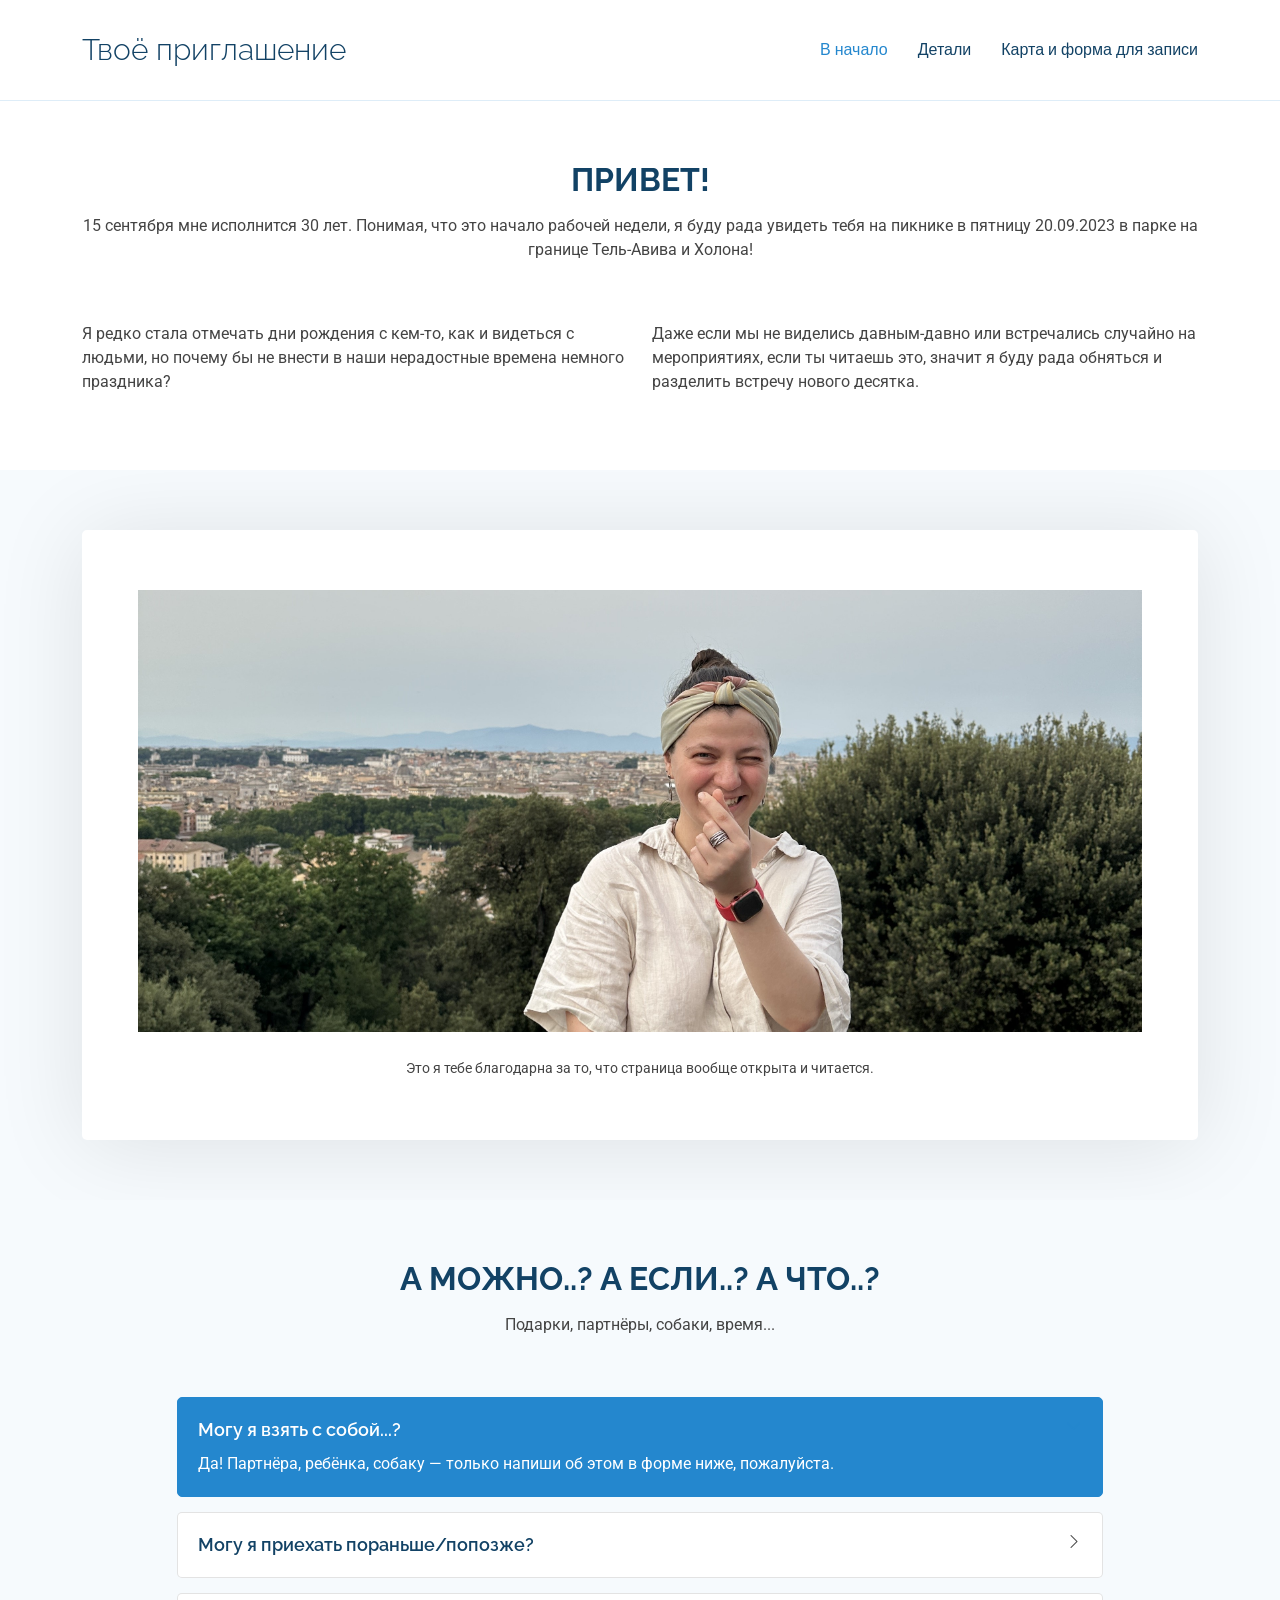
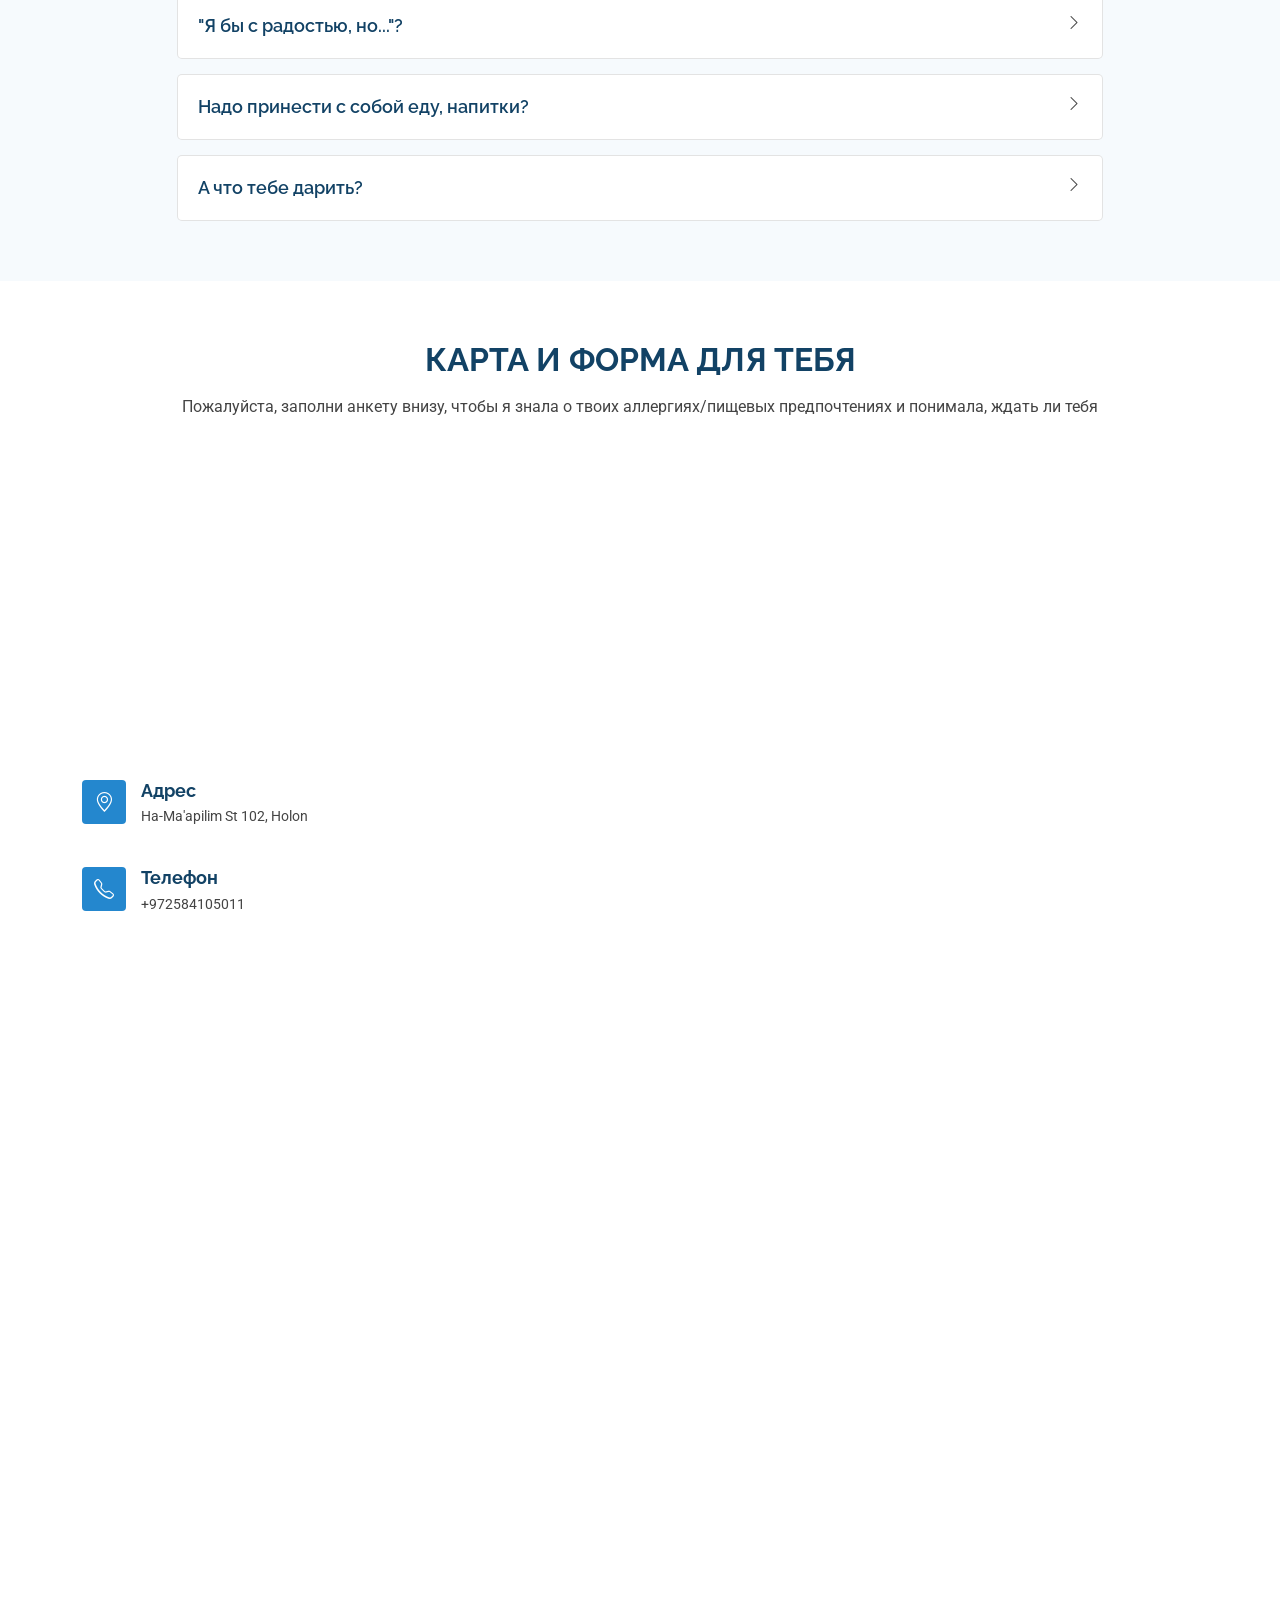
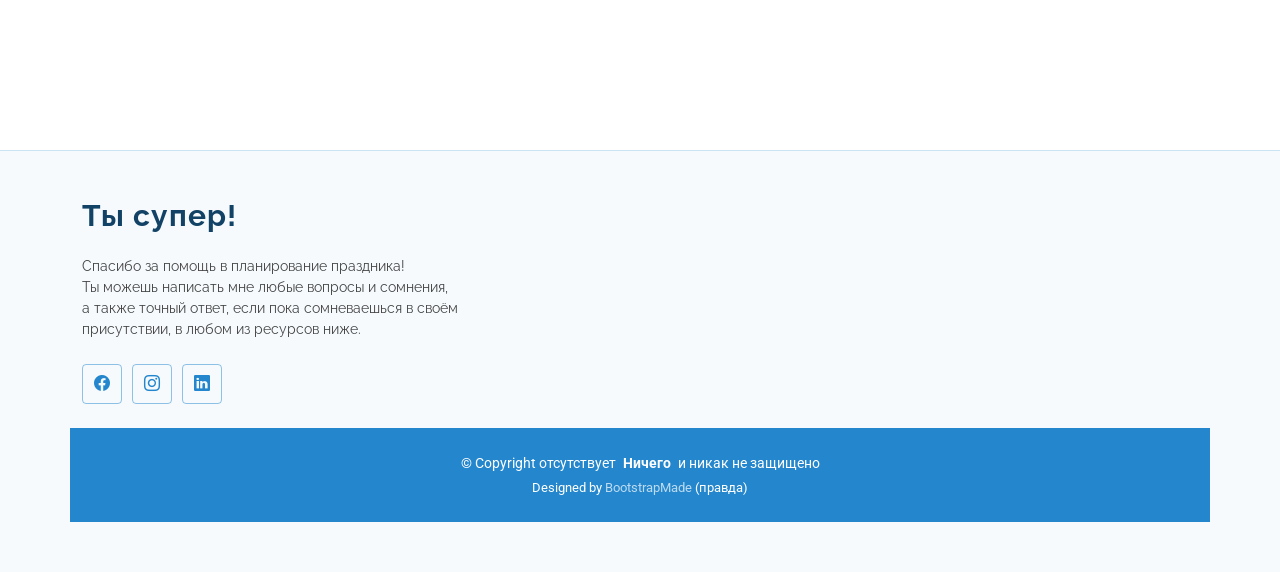
==== index.html @ 7fc8ade5 "new form" ====
<!DOCTYPE html>
<html lang="en">

<head>
  <meta charset="utf-8">
  <meta content="width=device-width, initial-scale=1.0" name="viewport">
  <title>Index - OnePage Bootstrap Template</title>
  <meta name="description" content="">
  <meta name="keywords" content="">

  <!-- Favicons -->
  <link href="assets/img/face.jpg" rel="icon">
  <link href="assets/img/face.jpg" rel="face-icon">

  <!-- Fonts -->
  <link href="https://fonts.googleapis.com" rel="preconnect">
  <link href="https://fonts.gstatic.com" rel="preconnect" crossorigin>
  <link href="https://fonts.googleapis.com/css2?family=Roboto:ital,wght@0,100;0,300;0,400;0,500;0,700;0,900;1,100;1,300;1,400;1,500;1,700;1,900&family=Poppins:ital,wght@0,100;0,200;0,300;0,400;0,500;0,600;0,700;0,800;0,900;1,100;1,200;1,300;1,400;1,500;1,600;1,700;1,800;1,900&family=Raleway:ital,wght@0,100;0,200;0,300;0,400;0,500;0,600;0,700;0,800;0,900;1,100;1,200;1,300;1,400;1,500;1,600;1,700;1,800;1,900&display=swap" rel="stylesheet">

  <!-- Vendor CSS Files -->
  <link href="assets/vendor/bootstrap/css/bootstrap.min.css" rel="stylesheet">
  <link href="assets/vendor/bootstrap-icons/bootstrap-icons.css" rel="stylesheet">
  <link href="assets/vendor/aos/aos.css" rel="stylesheet">
  <link href="assets/vendor/glightbox/css/glightbox.min.css" rel="stylesheet">
  <link href="assets/vendor/swiper/swiper-bundle.min.css" rel="stylesheet">

  <!-- Main CSS File -->
  <link href="assets/css/main.css" rel="stylesheet">

  <!-- =======================================================
  * Template Name: OnePage
  * Template URL: https://bootstrapmade.com/onepage-multipurpose-bootstrap-template/
  * Updated: Aug 07 2024 with Bootstrap v5.3.3
  * Author: BootstrapMade.com
  * License: https://bootstrapmade.com/license/
  ======================================================== -->
  
</head>

<body class="index-page">

  <header id="header" class="header d-flex align-items-center sticky-top">
    <div class="container-fluid container-xl position-relative d-flex align-items-center">

      <a href="index.html" class="logo d-flex align-items-center me-auto">
        <!-- Uncomment the line below if you also wish to use an image logo -->
        <!-- <img src="assets/img/logo.png" alt=""> -->
        <h1 class="sitename">Твоё приглашение</h1>
      </a>

      <nav id="navmenu" class="navmenu">
        <ul>
          <li><a href="#about" class="active">В начало<br></a></li>
          <li><a href="#faq">Детали</a></li>
          <li><a href="#contact">Карта и форма для записи</a></li>
        </ul>
        <i class="mobile-nav-toggle d-xl-none bi bi-list"></i>
      </nav>

    </div>
  </header>

  <main class="main">


    <!-- About Section -->
    <section id="about" class="about section">

      <!-- Section Title -->
      <div class="container section-title" data-aos="fade-up">
        <h2>Привет!<br></h2>
        <p>15 сентября мне исполнится 30 лет. Понимая, что это начало рабочей недели, я буду рада увидеть тебя на пикнике в пятницу 20.09.2023 в парке на границе Тель-Авива и Холона!</p>
      </div><!-- End Section Title -->

      <div class="container">

        <div class="row gy-4">

          <div class="col-lg-6 content" data-aos="fade-up" data-aos-delay="100">
            <p>
              Я редко стала отмечать дни рождения с кем-то, как и видеться с людьми, но почему бы не внести в наши нерадостные времена немного праздника?
            </p>
          </div>

          <div class="col-lg-6" data-aos="fade-up" data-aos-delay="200">
            <p>Даже если мы не виделись давным-давно или встречались случайно на мероприятиях, если ты читаешь это, значит я буду рада обняться и разделить встречу нового десятка. </p>

        </div>

      </div>

    </section><!-- /About Section -->


    <!-- Services Section -->
    <section id="services" class="services section light-background">

      <div class="container">

        <div class="row gy-4">

          <div class="col-lg-12 col-md-12" data-aos="fade-up" data-aos-delay="300">
            <div class="service-item item-teal position-relative">
                <img src="./assets/img/new.JPG" alt="">
                <br>
                <p>Это я тебе благодарна за то, что страница вообще открыта и читается.</p>
            </div>
        </div><!-- End Service Item -->
        

        </div>

      </div>

    </section><!-- /Services Section -->


    <!-- Faq Section -->
    <section id="faq" class="faq section light-background">

      <!-- Section Title -->
      <div class="container section-title" data-aos="fade-up">
        <h2>А можно..? А если..? А что..?</h2>
        <p>Подарки, партнёры, собаки, время...</p>
      </div><!-- End Section Title -->

      <div class="container">

        <div class="row justify-content-center">

          <div class="col-lg-10" data-aos="fade-up" data-aos-delay="100">

            <div class="faq-container">

              <div class="faq-item faq-active">
                <h3>Могу я взять с собой...?</h3>
                <div class="faq-content">
                  <p>Да! Партнёра, ребёнка, собаку 	— только напиши об этом в форме ниже, пожалуйста.</p>
                </div>
                <i class="faq-toggle bi bi-chevron-right"></i>
              </div><!-- End Faq item-->

              <div class="faq-item">
                <h3>Могу я приехать пораньше/попозже?</h3>
                <div class="faq-content">
                  <p>Я планирую быть в парке с 11:30 до ... В худшем случае я уйду домой, куда можешь заглянуть и ты (дом рядом, мазган, диван и закуски я организую)</p>
                </div>
                <i class="faq-toggle bi bi-chevron-right"></i>
              </div><!-- End Faq item-->

              <div class="faq-item">
                <h3>"Я бы с радостью, но..."?</h3>
                <div class="faq-content">
                  <p>Если ты работаешь до середины дня, если ты живёшь далеко, если ты боишься не уехать, то знай, что:
                    <br>— Я буду в парке долго (см. выше)
                    <br>— Парк на выезде из города, рядом остановка Сабабуса и ракевет
                  </p>
                </div>
                <i class="faq-toggle bi bi-chevron-right"></i>
              </div><!-- End Faq item-->

              <div class="faq-item">
                <h3>Надо принести с собой еду, напитки?</h3>
                <div class="faq-content">
                  <p>Закуски будут, б/а напитки тоже, а вот алкоголь на тебе на твой вкус. Я не планирую шашлык, так как не умею его готовить и не хочу. Но если ты ужасно хочешь мяса, я готова купить мангал, угли и т.д., лишь бы не заниматься готовкой на огне.&#128035;</p>
                </div>
                <i class="faq-toggle bi bi-chevron-right"></i>
              </div><!-- End Faq item-->

              <div class="faq-item">
                <h3>А что тебе дарить?</h3>
                <div class="faq-content">
                  <p>Своё присутствие и деньги &#128516; Я хочу купить макбук, обновить спортивное оборудование. Так что если очень хочется меня порадовать, то любая сумма поможет мне исполнить планы-желания.</p>
                </div>
                <i class="faq-toggle bi bi-chevron-right"></i>
              </div><!-- End Faq item-->

              <!-- <div class="faq-item">
                <h3>Perspiciatis quod quo quos nulla quo illum ullam?</h3>
                <div class="faq-content">
                  <p>Enim ea facilis quaerat voluptas quidem et dolorem. Quis et consequatur non sed in suscipit sequi. Distinctio ipsam dolore et.</p>
                </div>
                <i class="faq-toggle bi bi-chevron-right"></i>
              </div> -->

            </div>

          </div><!-- End Faq Column-->

        </div>

      </div>

    </section><!-- /Faq Section -->

    <!-- Contact Section -->
    <section id="contact" class="contact section">

      <!-- Section Title -->
      <div class="container section-title" data-aos="fade-up">
        <h2>Карта и форма для тебя</h2>
        <p>Пожалуйста, заполни анкету внизу, чтобы я знала о твоих аллергиях/пищевых предпочтениях и понимала, ждать ли тебя</p>
      </div><!-- End Section Title -->

      <div class="container" data-aos="fade-up" data-aos-delay="100">

        <div class="mb-4" data-aos="fade-up" data-aos-delay="200">
          <iframe src="https://www.google.com/maps/embed?pb=!1m18!1m12!1m3!1d13529.62017075504!2d34.77293779223632!3d32.031226253413195!2m3!1f0!2f0!3f0!3m2!1i1024!2i768!4f13.1!3m3!1m2!1s0x1502b35472a31c8b%3A0x31885e8b28e07cd4!2z16TXkNeo16cg16TXmdec15HXlden16E!5e0!3m2!1sen!2sil!4v1725390317125!5m2!1sen!2sil" width="100%" height="270px" style="border:0;" allowfullscreen="" loading="lazy" referrerpolicy="no-referrer-when-downgrade"></iframe>
        </div><!-- End Google Maps -->

        <div class="row gy-4">

          <div class="col-lg-4">
            <div class="info-item d-flex" data-aos="fade-up" data-aos-delay="300">
              <i class="bi bi-geo-alt flex-shrink-0"></i>
              <div>
                <h3>Адрес</h3>
                <p>Ha-Ma'apilim St 102, Holon</p>
              </div>
            </div><!-- End Info Item -->

            <div class="info-item d-flex" data-aos="fade-up" data-aos-delay="400">
              <i class="bi bi-telephone flex-shrink-0"></i>
              <div>
                <h3>Телефон</h3>
                <p>+972584105011</p>
              </div>
            </div><!-- End Info Item -->

          </div>
          <div class="col-lg-8">
              <iframe src="https://docs.google.com/forms/d/e/1FAIpQLSeyCgEx2OowE2brIHFtRQBVqPqXdDK_v1qnJic9KUFjFv2Rzg/viewform?embedded=true" width="640" height="903" frameborder="0" marginheight="0" marginwidth="0">Loading…</iframe>
          </div>
          <!-- <div class="col-lg-8">
            <form id="contactForm">
              <div class="row gy-4">
                <div class="col-md-6">
                  <input type="text" name="name" class="form-control" placeholder="Как тебя зовут?" required>
                </div>
                <div class="col-md-6">
                  <select class="form-control" name="attendance" required>
                    <option value="" disabled selected>Уверен ли ты, что придёшь?</option>
                    <option value="yes">Точно да</option>
                    <option value="not_sure">Пока не знаю</option>
                  </select>
                </div>
                <div class="col-md-12">
                  <input type="text" class="form-control" name="companions" placeholder="С кем ты будешь (партнёры, дети, животные)" required>
                </div>
                <div class="col-md-12">
                  <textarea class="form-control" name="message" rows="6" placeholder="Твои предпочтения и ограничения по продуктам (кашрут, аллергии, вегетерианство)" required></textarea>
                </div>
                <div class="col-md-12 text-center">
                  <div class="loading" style="display: none;">Loading...</div>
                  <div class="error-message" style="display: none;">Произошла ошибка. Попробуйте еще раз.</div>
                  <div class="sent-message" style="display: none;">Успешно отправлено! Спасибо</div>
                  <button type="submit" class="btn btn-primary">Отправить форму</button>
                </div>
              </div>
            </form>
          </div>End Contact Form -->
          
        </div>

      </div>

    </section><!-- /Contact Section -->

  </main>

  <footer id="footer" class="footer light-background">

    <div class="container footer-top">
      <div class="row gy-4">
        <div class="col-lg-5 col-md-12 footer-about">
          <a href="index.html" class="logo d-flex align-items-center">
            <span class="sitename">Ты супер!</span>
          </a>
          <p>Спасибо за помощь в планирование праздника!
            <br>Ты можешь написать мне любые вопросы и сомнения,
            <br>а также точный ответ, если пока сомневаешься в своём присутствии, в любом из ресурсов ниже.</p>
          <div class="social-links d-flex mt-4">
            <a href="https://www.facebook.com/polagur"><i class="bi bi-facebook"></i></a>
            <a href="https://www.instagram.com/pola_gur/"><i class="bi bi-instagram"></i></a>
            <a href="https://www.linkedin.com/in/pola-gur-38541a232/"><i class="bi bi-linkedin"></i></a>
          </div>
        </div>
      </div>
    </div>

    <div class="container copyright text-center mt-4">
      <p>© <span>Copyright отсутствует</span> <strong class="px-1 sitename">Ничего</strong> <span>и никак не защищено</span></p>
      <div class="credits">
        <!-- All the links in the footer should remain intact. -->
        <!-- You can delete the links only if you've purchased the pro version. -->
        <!-- Licensing information: https://bootstrapmade.com/license/ -->
        <!-- Purchase the pro version with working PHP/AJAX contact form: [buy-url] -->
        Designed by <a href="https://bootstrapmade.com/">BootstrapMade</a> (правда)
      </div>
    </div>

  </footer>

  <!-- Scroll Top -->
  <a href="#" id="scroll-top" class="scroll-top d-flex align-items-center justify-content-center"><i class="bi bi-arrow-up-short"></i></a>

  <!-- Preloader -->
  <div id="preloader"></div>

  <!-- Vendor JS Files -->
  <script src="assets/vendor/bootstrap/js/bootstrap.bundle.min.js"></script>
  <script src="assets/vendor/php-email-form/validate.js"></script>
  <script src="assets/vendor/aos/aos.js"></script>
  <script src="assets/vendor/purecounter/purecounter_vanilla.js"></script>
  <script src="assets/vendor/glightbox/js/glightbox.min.js"></script>
  <script src="assets/vendor/swiper/swiper-bundle.min.js"></script>
  <script src="assets/vendor/imagesloaded/imagesloaded.pkgd.min.js"></script>
  <script src="assets/vendor/isotope-layout/isotope.pkgd.min.js"></script>

  <!-- Main JS File -->
  <script src="assets/js/main.js"></script>

</body>

</html>
---- assets/css/main.css ----
/**
* Template Name: OnePage
* Template URL: https://bootstrapmade.com/onepage-multipurpose-bootstrap-template/
* Updated: Aug 07 2024 with Bootstrap v5.3.3
* Author: BootstrapMade.com
* License: https://bootstrapmade.com/license/
*/

/*--------------------------------------------------------------
# Font & Color Variables
# Help: https://bootstrapmade.com/color-system/
--------------------------------------------------------------*/
/* Fonts */
:root {
  --default-font: "Roboto",  system-ui, -apple-system, "Segoe UI", Roboto, "Helvetica Neue", Arial, "Noto Sans", "Liberation Sans", sans-serif, "Apple Color Emoji", "Segoe UI Emoji", "Segoe UI Symbol", "Noto Color Emoji";
  --heading-font: "Raleway",  sans-serif;
  --nav-font: "Poppins",  sans-serif;
}

/* Global Colors - The following color variables are used throughout the website. Updating them here will change the color scheme of the entire website */
:root { 
  --background-color: #ffffff; /* Background color for the entire website, including individual sections */
  --default-color: #444444; /* Default color used for the majority of the text content across the entire website */
  --heading-color: #124265; /* Color for headings, subheadings and title throughout the website */
  --accent-color: #2487ce; /* Accent color that represents your brand on the website. It's used for buttons, links, and other elements that need to stand out */
  --surface-color: #ffffff; /* The surface color is used as a background of boxed elements within sections, such as cards, icon boxes, or other elements that require a visual separation from the global background. */
  --contrast-color: #ffffff; /* Contrast color for text, ensuring readability against backgrounds of accent, heading, or default colors. */
}

/* Nav Menu Colors - The following color variables are used specifically for the navigation menu. They are separate from the global colors to allow for more customization options */
:root {
  --nav-color: #124265;  /* The default color of the main navmenu links */
  --nav-hover-color: #2487ce; /* Applied to main navmenu links when they are hovered over or active */
  --nav-mobile-background-color: #ffffff; /* Used as the background color for mobile navigation menu */
  --nav-dropdown-background-color: #ffffff; /* Used as the background color for dropdown items that appear when hovering over primary navigation items */
  --nav-dropdown-color: #124265; /* Used for navigation links of the dropdown items in the navigation menu. */
  --nav-dropdown-hover-color: #2487ce; /* Similar to --nav-hover-color, this color is applied to dropdown navigation links when they are hovered over. */
}

/* Color Presets - These classes override global colors when applied to any section or element, providing reuse of the sam color scheme. */

.light-background {
  --background-color: #f6fafd;
  --surface-color: #ffffff;
}

.dark-background {
  --background-color: #060606;
  --default-color: #ffffff;
  --heading-color: #ffffff;
  --surface-color: #252525;
  --contrast-color: #ffffff;
}

.accent-background {
  --background-color: #2487ce;
  --default-color: #ffffff;
  --heading-color: #ffffff;
  --accent-color: #ffffff;
  --surface-color: #469fdf;
  --contrast-color: #ffffff;
}

/* Smooth scroll */
:root {
  scroll-behavior: smooth;
}

/*--------------------------------------------------------------
# General Styling & Shared Classes
--------------------------------------------------------------*/
body {
  color: var(--default-color);
  background-color: var(--background-color);
  font-family: var(--default-font);
}

a {
  color: var(--accent-color);
  text-decoration: none;
  transition: 0.3s;
}

a:hover {
  color: color-mix(in srgb, var(--accent-color), transparent 25%);
  text-decoration: none;
}

h1,
h2,
h3,
h4,
h5,
h6 {
  color: var(--heading-color);
  font-family: var(--heading-font);
}

/* Pulsating Play Button
------------------------------*/
.pulsating-play-btn {
  width: 94px;
  height: 94px;
  background: radial-gradient(var(--accent-color) 50%, color-mix(in srgb, var(--accent-color), transparent 75%) 52%);
  border-radius: 50%;
  display: block;
  position: relative;
  overflow: hidden;
}

.pulsating-play-btn:before {
  content: "";
  position: absolute;
  width: 120px;
  height: 120px;
  animation-delay: 0s;
  animation: pulsate-play-btn 2s;
  animation-direction: forwards;
  animation-iteration-count: infinite;
  animation-timing-function: steps;
  opacity: 1;
  border-radius: 50%;
  border: 5px solid color-mix(in srgb, var(--accent-color), transparent 30%);
  top: -15%;
  left: -15%;
  background: rgba(198, 16, 0, 0);
}

.pulsating-play-btn:after {
  content: "";
  position: absolute;
  left: 50%;
  top: 50%;
  transform: translateX(-40%) translateY(-50%);
  width: 0;
  height: 0;
  border-top: 10px solid transparent;
  border-bottom: 10px solid transparent;
  border-left: 15px solid #fff;
  z-index: 100;
  transition: all 400ms cubic-bezier(0.55, 0.055, 0.675, 0.19);
}

.pulsating-play-btn:hover:before {
  content: "";
  position: absolute;
  left: 50%;
  top: 50%;
  transform: translateX(-40%) translateY(-50%);
  width: 0;
  height: 0;
  border: none;
  border-top: 10px solid transparent;
  border-bottom: 10px solid transparent;
  border-left: 15px solid #fff;
  z-index: 200;
  animation: none;
  border-radius: 0;
}

.pulsating-play-btn:hover:after {
  border-left: 15px solid var(--accent-color);
  transform: scale(20);
}

@keyframes pulsate-play-btn {
  0% {
    transform: scale(0.6, 0.6);
    opacity: 1;
  }

  100% {
    transform: scale(1, 1);
    opacity: 0;
  }
}

/* PHP Email Form Messages
------------------------------*/
.php-email-form .error-message {
  display: none;
  background: #df1529;
  color: #ffffff;
  text-align: left;
  padding: 15px;
  margin-bottom: 24px;
  font-weight: 600;
}

.php-email-form .sent-message {
  display: none;
  color: #ffffff;
  background: #059652;
  text-align: center;
  padding: 15px;
  margin-bottom: 24px;
  font-weight: 600;
}

.php-email-form .loading {
  display: none;
  background: var(--surface-color);
  text-align: center;
  padding: 15px;
  margin-bottom: 24px;
}

.php-email-form .loading:before {
  content: "";
  display: inline-block;
  border-radius: 50%;
  width: 24px;
  height: 24px;
  margin: 0 10px -6px 0;
  border: 3px solid var(--accent-color);
  border-top-color: var(--surface-color);
  animation: php-email-form-loading 1s linear infinite;
}

@keyframes php-email-form-loading {
  0% {
    transform: rotate(0deg);
  }

  100% {
    transform: rotate(360deg);
  }
}

/*--------------------------------------------------------------
# Global Header
--------------------------------------------------------------*/
.header {
  color: var(--default-color);
  background-color: var(--background-color);
  padding: 20px 0;
  transition: all 0.5s;
  z-index: 997;
  border-bottom: 1px solid color-mix(in srgb, var(--accent-color), transparent 85%);
}

.header .logo {
  line-height: 1;
}

.header .logo img {
  max-height: 36px;
  margin-right: 8px;
}

.header .logo h1 {
  font-size: 30px;
  margin: 0;
  font-weight: 300;
  color: var(--heading-color);
}

.header .btn-getstarted,
.header .btn-getstarted:focus {
  color: var(--contrast-color);
  background: var(--accent-color);
  font-size: 14px;
  padding: 8px 25px;
  margin: 0 0 0 30px;
  border-radius: 4px;
  transition: 0.3s;
}

.header .btn-getstarted:hover,
.header .btn-getstarted:focus:hover {
  color: var(--contrast-color);
  background: color-mix(in srgb, var(--accent-color), transparent 15%);
}

@media (max-width: 1200px) {
  .header .logo {
    order: 1;
  }

  .header .btn-getstarted {
    order: 2;
    margin: 0 15px 0 0;
    padding: 6px 15px;
  }

  .header .navmenu {
    order: 3;
  }
}

.scrolled .header {
  border-color: var(--contrast-color);
  box-shadow: 0px 0 18px rgba(0, 0, 0, 0.1);
}

/*--------------------------------------------------------------
# Navigation Menu
--------------------------------------------------------------*/
/* Navmenu - Desktop */
@media (min-width: 1200px) {
  .navmenu {
    padding: 0;
  }

  .navmenu ul {
    margin: 0;
    padding: 0;
    display: flex;
    list-style: none;
    align-items: center;
  }

  .navmenu li {
    position: relative;
  }

  .navmenu a,
  .navmenu a:focus {
    color: var(--nav-color);
    padding: 18px 15px;
    font-size: 16px;
    font-family: var(--nav-font);
    font-weight: 400;
    display: flex;
    align-items: center;
    justify-content: space-between;
    white-space: nowrap;
    transition: 0.3s;
  }

  .navmenu a i,
  .navmenu a:focus i {
    font-size: 12px;
    line-height: 0;
    margin-left: 5px;
    transition: 0.3s;
  }

  .navmenu li:last-child a {
    padding-right: 0;
  }

  .navmenu li:hover>a,
  .navmenu .active,
  .navmenu .active:focus {
    color: var(--nav-hover-color);
  }

  .navmenu .dropdown ul {
    margin: 0;
    padding: 10px 0;
    background: var(--nav-dropdown-background-color);
    display: block;
    position: absolute;
    visibility: hidden;
    left: 14px;
    top: 130%;
    opacity: 0;
    transition: 0.3s;
    border-radius: 4px;
    z-index: 99;
    box-shadow: 0px 0px 30px rgba(0, 0, 0, 0.1);
  }

  .navmenu .dropdown ul li {
    min-width: 200px;
  }

  .navmenu .dropdown ul a {
    padding: 10px 20px;
    font-size: 15px;
    text-transform: none;
    color: var(--nav-dropdown-color);
  }

  .navmenu .dropdown ul a i {
    font-size: 12px;
  }

  .navmenu .dropdown ul a:hover,
  .navmenu .dropdown ul .active:hover,
  .navmenu .dropdown ul li:hover>a {
    color: var(--nav-dropdown-hover-color);
  }

  .navmenu .dropdown:hover>ul {
    opacity: 1;
    top: 100%;
    visibility: visible;
  }

  .navmenu .dropdown .dropdown ul {
    top: 0;
    left: -90%;
    visibility: hidden;
  }

  .navmenu .dropdown .dropdown:hover>ul {
    opacity: 1;
    top: 0;
    left: -100%;
    visibility: visible;
  }
}

/* Navmenu - Mobile */
@media (max-width: 1199px) {
  .mobile-nav-toggle {
    color: var(--nav-color);
    font-size: 28px;
    line-height: 0;
    margin-right: 10px;
    cursor: pointer;
    transition: color 0.3s;
  }

  .navmenu {
    padding: 0;
    z-index: 9997;
  }

  .navmenu ul {
    display: none;
    list-style: none;
    position: absolute;
    inset: 60px 20px 20px 20px;
    padding: 10px 0;
    margin: 0;
    border-radius: 6px;
    background-color: var(--nav-mobile-background-color);
    overflow-y: auto;
    transition: 0.3s;
    z-index: 9998;
    box-shadow: 0px 0px 30px rgba(0, 0, 0, 0.1);
  }

  .navmenu a,
  .navmenu a:focus {
    color: var(--nav-dropdown-color);
    padding: 10px 20px;
    font-family: var(--nav-font);
    font-size: 17px;
    font-weight: 500;
    display: flex;
    align-items: center;
    justify-content: space-between;
    white-space: nowrap;
    transition: 0.3s;
  }

  .navmenu a i,
  .navmenu a:focus i {
    font-size: 12px;
    line-height: 0;
    margin-left: 5px;
    width: 30px;
    height: 30px;
    display: flex;
    align-items: center;
    justify-content: center;
    border-radius: 50%;
    transition: 0.3s;
    background-color: color-mix(in srgb, var(--accent-color), transparent 90%);
  }

  .navmenu a i:hover,
  .navmenu a:focus i:hover {
    background-color: var(--accent-color);
    color: var(--contrast-color);
  }

  .navmenu a:hover,
  .navmenu .active,
  .navmenu .active:focus {
    color: var(--nav-dropdown-hover-color);
  }

  .navmenu .active i,
  .navmenu .active:focus i {
    background-color: var(--accent-color);
    color: var(--contrast-color);
    transform: rotate(180deg);
  }

  .navmenu .dropdown ul {
    position: static;
    display: none;
    z-index: 99;
    padding: 10px 0;
    margin: 10px 20px;
    background-color: var(--nav-dropdown-background-color);
    border: 1px solid color-mix(in srgb, var(--default-color), transparent 90%);
    box-shadow: none;
    transition: all 0.5s ease-in-out;
  }

  .navmenu .dropdown ul ul {
    background-color: rgba(33, 37, 41, 0.1);
  }

  .navmenu .dropdown>.dropdown-active {
    display: block;
    background-color: rgba(33, 37, 41, 0.03);
  }

  .mobile-nav-active {
    overflow: hidden;
  }

  .mobile-nav-active .mobile-nav-toggle {
    color: #fff;
    position: absolute;
    font-size: 32px;
    top: 15px;
    right: 15px;
    margin-right: 0;
    z-index: 9999;
  }

  .mobile-nav-active .navmenu {
    position: fixed;
    overflow: hidden;
    inset: 0;
    background: rgba(33, 37, 41, 0.8);
    transition: 0.3s;
  }

  .mobile-nav-active .navmenu>ul {
    display: block;
  }
}

/*--------------------------------------------------------------
# Global Footer
--------------------------------------------------------------*/
.footer {
  color: var(--default-color);
  background-color: var(--background-color);
  border-top: 1px solid color-mix(in srgb, var(--accent-color), transparent 80%);
  font-size: 14px;
  padding-bottom: 50px;
  position: relative;
}

.footer .footer-top {
  padding-top: 50px;
}

.footer .footer-about .logo {
  line-height: 1;
  margin-bottom: 25px;
}

.footer .footer-about .logo img {
  max-height: 40px;
  margin-right: 6px;
}

.footer .footer-about .logo span {
  color: var(--heading-color);
  font-size: 30px;
  font-weight: 700;
  letter-spacing: 1px;
  font-family: var(--heading-font);
}

.footer .footer-about p {
  font-size: 14px;
  font-family: var(--heading-font);
}

.footer .social-links a {
  display: flex;
  align-items: center;
  justify-content: center;
  width: 40px;
  height: 40px;
  border-radius: 4px;
  border: 1px solid color-mix(in srgb, var(--accent-color), transparent 50%);
  font-size: 16px;
  color: var(--accent-color);
  margin-right: 10px;
  transition: 0.3s;
}

.footer .social-links a:hover {
  background-color: var(--accent-color);
  color: var(--contrast-color);
  border-color: var(--accent-color);
}

.footer h4 {
  font-size: 16px;
  font-weight: bold;
  position: relative;
  padding-bottom: 12px;
}

.footer .footer-links {
  margin-bottom: 30px;
}

.footer .footer-links ul {
  list-style: none;
  padding: 0;
  margin: 0;
}

.footer .footer-links ul i {
  padding-right: 2px;
  font-size: 12px;
  line-height: 0;
}

.footer .footer-links ul li {
  padding: 10px 0;
  display: flex;
  align-items: center;
}

.footer .footer-links ul li:first-child {
  padding-top: 0;
}

.footer .footer-links ul a {
  color: color-mix(in srgb, var(--default-color), transparent 20%);
  display: inline-block;
  line-height: 1;
}

.footer .footer-links ul a:hover {
  color: var(--accent-color);
}

.footer .footer-contact p {
  margin-bottom: 5px;
}

.footer .copyright {
  padding-top: 25px;
  padding-bottom: 25px;
  background-color: var(--accent-color);
  color: var(--contrast-color);
}

.footer .copyright p {
  margin-bottom: 0;
}

.footer .credits {
  margin-top: 4px;
  font-size: 13px;
}

.footer .credits a {
  color: color-mix(in srgb, var(--contrast-color), transparent 30%);
}

/*--------------------------------------------------------------
# Preloader
--------------------------------------------------------------*/
#preloader {
  position: fixed;
  inset: 0;
  z-index: 999999;
  overflow: hidden;
  background: var(--background-color);
  transition: all 0.6s ease-out;
}

#preloader:before {
  content: "";
  position: fixed;
  top: calc(50% - 30px);
  left: calc(50% - 30px);
  border: 6px solid #ffffff;
  border-color: var(--accent-color) transparent var(--accent-color) transparent;
  border-radius: 50%;
  width: 60px;
  height: 60px;
  animation: animate-preloader 1.5s linear infinite;
}

@keyframes animate-preloader {
  0% {
    transform: rotate(0deg);
  }

  100% {
    transform: rotate(360deg);
  }
}

/*--------------------------------------------------------------
# Scroll Top Button
--------------------------------------------------------------*/
.scroll-top {
  position: fixed;
  visibility: hidden;
  opacity: 0;
  right: 15px;
  bottom: 15px;
  z-index: 99999;
  background-color: var(--accent-color);
  width: 40px;
  height: 40px;
  border-radius: 4px;
  transition: all 0.4s;
}

.scroll-top i {
  font-size: 24px;
  color: var(--contrast-color);
  line-height: 0;
}

.scroll-top:hover {
  background-color: color-mix(in srgb, var(--accent-color), transparent 20%);
  color: var(--contrast-color);
}

.scroll-top.active {
  visibility: visible;
  opacity: 1;
}

/*--------------------------------------------------------------
# Disable aos animation delay on mobile devices
--------------------------------------------------------------*/
@media screen and (max-width: 768px) {
  [data-aos-delay] {
    transition-delay: 0 !important;
  }
}

/*--------------------------------------------------------------
# Global Page Titles & Breadcrumbs
--------------------------------------------------------------*/
.page-title {
  color: var(--default-color);
  background-color: var(--background-color);
  padding: 120px 0;
  text-align: center;
  position: relative;
}

.page-title h1 {
  font-size: 42px;
  font-weight: 700;
  margin-bottom: 10px;
}

.page-title .breadcrumbs ol {
  display: flex;
  flex-wrap: wrap;
  list-style: none;
  justify-content: center;
  padding: 0;
  margin: 0;
  font-size: 16px;
  font-weight: 400;
}

.page-title .breadcrumbs ol a {
  color: color-mix(in srgb, var(--default-color), transparent 20%);
}

.page-title .breadcrumbs ol li+li {
  padding-left: 10px;
}

.page-title .breadcrumbs ol li+li::before {
  content: "/";
  display: inline-block;
  padding-right: 10px;
  color: color-mix(in srgb, var(--default-color), transparent 70%);
}

/*--------------------------------------------------------------
# Global Sections
--------------------------------------------------------------*/
section,
.section {
  color: var(--default-color);
  background-color: var(--background-color);
  padding: 60px 0;
  scroll-margin-top: 100px;
  overflow: clip;
}

@media (max-width: 1199px) {

  section,
  .section {
    scroll-margin-top: 76px;
  }
}

/*--------------------------------------------------------------
# Global Section Titles
--------------------------------------------------------------*/
.section-title {
  text-align: center;
  padding-bottom: 60px;
  position: relative;
}

.section-title h2 {
  font-size: 32px;
  font-weight: 700;
  margin-bottom: 15px;
  text-transform: uppercase;
}

.section-title p {
  margin-bottom: 0;
}

/*--------------------------------------------------------------
# Hero Section
--------------------------------------------------------------*/
.hero {
  width: 100%;
  min-height: calc(100vh - 100px);
  position: relative;
  display: flex;
  align-items: center;
  justify-content: center;
  padding: 120px 0 60px 0;
  overflow: hidden;
}

.hero:before {
  content: "";
  background: color-mix(in srgb, var(--background-color), transparent 30%);
  position: absolute;
  inset: 0;
  z-index: 2;
}

.hero img {
  position: absolute;
  inset: 0;
  display: block;
  width: 100%;
  height: 100%;
  object-fit: cover;
  z-index: 1;
}

.hero .container {
  position: relative;
  z-index: 3;
}

.hero h1 {
  margin: 0;
  font-size: 56px;
  font-weight: 700;
  line-height: 72px;
}

.hero p {
  margin: 10px 0 0 0;
  font-size: 22px;
  color: color-mix(in srgb, var(--default-color), transparent 30%);
}

@media (max-width: 992px) {
  .hero h1 {
    font-size: 28px;
    line-height: 36px;
  }

  .hero p {
    font-size: 18px;
    line-height: 24px;
  }
}

.hero .btn-get-started {
  color: var(--contrast-color);
  background: var(--accent-color);
  font-weight: 600;
  font-size: 16px;
  letter-spacing: 0.5px;
  display: inline-block;
  padding: 14px 50px;
  border-radius: 5px;
  transition: 0.5s;
  margin-top: 30px;
}

.hero .btn-get-started:hover {
  background: color-mix(in srgb, var(--accent-color), transparent 15%);
}

.hero .icon-box {
  background-color: var(--surface-color);
  padding: 50px 30px;
  position: relative;
  overflow: hidden;
  box-shadow: 0 0 29px 0 rgba(0, 0, 0, 0.1);
  transition: all 0.3s ease-in-out;
  border-radius: 8px;
  z-index: 1;
  height: 100%;
  width: 100%;
}

.hero .icon-box .title {
  font-weight: 700;
  margin-bottom: 15px;
  font-size: 18px;
}

.hero .icon-box .title a {
  color: var(--heading-color);
  transition: 0.3s;
}

.hero .icon-box .description {
  font-size: 15px;
  margin-bottom: 0;
  color: color-mix(in srgb, var(--default-color), transparent 40%);
}

.hero .icon-box .icon {
  margin-bottom: 20px;
  padding-top: 10px;
  display: inline-block;
  transition: all 0.3s ease-in-out;
  font-size: 36px;
  line-height: 1;
  color: var(--accent-color);
}

@media (min-width: 640px) {
  .hero .icon-box:hover {
    transform: scale(1.08);
  }

  .hero .icon-box:hover .title a {
    color: var(--accent-color);
  }
}

/*--------------------------------------------------------------
# About Section
--------------------------------------------------------------*/
.about ul {
  list-style: none;
  padding: 0;
}

.about ul li {
  padding-bottom: 5px;
  display: flex;
  align-items: center;
}

.about ul i {
  font-size: 20px;
  padding-right: 4px;
  color: var(--accent-color);
}

.about .read-more {
  background: var(--accent-color);
  color: var(--contrast-color);
  font-family: var(--heading-font);
  font-weight: 500;
  font-size: 16px;
  letter-spacing: 1px;
  padding: 10px 28px;
  border-radius: 5px;
  transition: 0.3s;
  display: inline-flex;
  align-items: center;
  justify-content: center;
}

.about .read-more i {
  font-size: 18px;
  margin-left: 5px;
  line-height: 0;
  transition: 0.3s;
}

.about .read-more:hover {
  background: color-mix(in srgb, var(--accent-color), transparent 20%);
}

.about .read-more:hover i {
  transform: translate(5px, 0);
}

/*--------------------------------------------------------------
# Stats Section
--------------------------------------------------------------*/
.stats {
  padding: 30px 0;
}

.stats .stats-item {
  padding: 30px;
  width: 100%;
}

.stats .stats-item span {
  font-size: 48px;
  display: block;
  color: var(--accent-color);
  font-weight: 700;
}

.stats .stats-item p {
  color: color-mix(in srgb, var(--default-color), transparent 40%);
  padding: 0;
  margin: 0;
  font-family: var(--heading-font);
  font-size: 15px;
  font-weight: 600;
}

/*--------------------------------------------------------------
# About Alt Section
--------------------------------------------------------------*/
.about-alt .content h3 {
  font-size: 1.75rem;
  font-weight: 700;
}

.about-alt .content ul {
  list-style: none;
  padding: 0;
}

.about-alt .content ul li {
  padding: 10px 0 0 0;
  display: flex;
}

.about-alt .content ul i {
  color: var(--accent-color);
  margin-right: 0.5rem;
  line-height: 1.2;
  font-size: 1.25rem;
}

.about-alt .content p:last-child {
  margin-bottom: 0;
}

.about-alt .pulsating-play-btn {
  position: absolute;
  left: calc(50% - 47px);
  top: calc(50% - 47px);
}

/*--------------------------------------------------------------
# Clients Section
--------------------------------------------------------------*/
.clients {
  padding: 20px 0;
}

.clients .client-logo {
  display: flex;
  justify-content: center;
  align-items: center;
  overflow: hidden;
}

.clients .client-logo img {
  padding: 20px 40px;
  max-width: 90%;
  transition: 0.3s;
  opacity: 0.5;
  filter: grayscale(100);
}

.clients .client-logo img:hover {
  filter: none;
  opacity: 1;
  transform: scale(1.1);
}

@media (max-width: 640px) {
  .clients .client-logo img {
    padding: 20px;
  }
}

/*--------------------------------------------------------------
# Testimonials Section
--------------------------------------------------------------*/
.testimonials .testimonials-carousel,
.testimonials .testimonials-slider {
  overflow: hidden;
}

.testimonials .testimonial-item {
  box-sizing: content-box;
  min-height: 320px;
}

.testimonials .testimonial-item .testimonial-img {
  width: 90px;
  border-radius: 50%;
  margin: -40px 0 0 40px;
  position: relative;
  z-index: 2;
  border: 6px solid var(--background-color);
}

.testimonials .testimonial-item h3 {
  font-size: 18px;
  font-weight: bold;
  margin: 10px 0 5px 45px;
}

.testimonials .testimonial-item h4 {
  font-size: 14px;
  color: color-mix(in srgb, var(--default-color), transparent 20%);
  margin: 0 0 0 45px;
}

.testimonials .testimonial-item .quote-icon-left,
.testimonials .testimonial-item .quote-icon-right {
  color: color-mix(in srgb, var(--accent-color), transparent 50%);
  font-size: 26px;
  line-height: 0;
}

.testimonials .testimonial-item .quote-icon-left {
  display: inline-block;
  left: -5px;
  position: relative;
}

.testimonials .testimonial-item .quote-icon-right {
  display: inline-block;
  right: -5px;
  position: relative;
  top: 10px;
  transform: scale(-1, -1);
}

.testimonials .testimonial-item p {
  font-style: italic;
  margin: 0 15px 0 15px;
  padding: 20px 20px 60px 20px;
  background: color-mix(in srgb, var(--default-color), transparent 97%);
  position: relative;
  border-radius: 6px;
  position: relative;
  z-index: 1;
}

.testimonials .swiper-wrapper {
  height: auto;
}

.testimonials .swiper-pagination {
  margin-top: 20px;
  position: relative;
}

.testimonials .swiper-pagination .swiper-pagination-bullet {
  width: 12px;
  height: 12px;
  background-color: var(--background-color);
  opacity: 1;
  border: 1px solid var(--accent-color);
}

.testimonials .swiper-pagination .swiper-pagination-bullet-active {
  background-color: var(--accent-color);
}

/*--------------------------------------------------------------
# Services Section
--------------------------------------------------------------*/
.services .service-item {
  background-color: var(--surface-color);
  box-shadow: 0px 5px 90px 0px rgba(0, 0, 0, 0.1);
  height: 100%;
  padding: 60px 30px;
  text-align: center;
  transition: 0.3s;
  border-radius: 5px;
}

.services .service-item .icon {
  margin: 0 auto;
  width: 100px;
  height: 100px;
  display: flex;
  align-items: center;
  justify-content: center;
  transition: ease-in-out 0.3s;
  position: relative;
}

.services .service-item .icon i {
  font-size: 36px;
  transition: 0.5s;
  position: relative;
}

.services .service-item .icon svg {
  position: absolute;
  top: 0;
  left: 0;
}

.services .service-item .icon svg path {
  transition: 0.5s;
  fill: color-mix(in srgb, var(--default-color), transparent 95%);
}

.services .service-item h3 {
  font-weight: 700;
  margin: 10px 0 15px 0;
  font-size: 22px;
}

.services .service-item p {
  line-height: 24px;
  font-size: 14px;
  margin-bottom: 0;
}

.services .service-item:hover {
  box-shadow: 0px 5px 35px 0px rgba(0, 0, 0, 0.1);
}

.services .service-item.item-cyan i {
  color: #0dcaf0;
}

.services .service-item.item-cyan:hover .icon i {
  color: #fff;
}

.services .service-item.item-cyan:hover .icon path {
  fill: #0dcaf0;
}

.services .service-item.item-orange i {
  color: #fd7e14;
}

.services .service-item.item-orange:hover .icon i {
  color: #fff;
}

.services .service-item.item-orange:hover .icon path {
  fill: #fd7e14;
}

.services .service-item.item-teal i {
  color: #20c997;
}

.services .service-item.item-teal:hover .icon i {
  color: #fff;
}

.services .service-item.item-teal:hover .icon path {
  fill: #20c997;
}

.services .service-item.item-red i {
  color: #df1529;
}

.services .service-item.item-red:hover .icon i {
  color: #fff;
}

.services .service-item.item-red:hover .icon path {
  fill: #df1529;
}

.services .service-item.item-indigo i {
  color: #6610f2;
}

.services .service-item.item-indigo:hover .icon i {
  color: #fff;
}

.services .service-item.item-indigo:hover .icon path {
  fill: #6610f2;
}

.services .service-item.item-pink i {
  color: #f3268c;
}

.services .service-item.item-pink:hover .icon i {
  color: #fff;
}

.services .service-item.item-pink:hover .icon path {
  fill: #f3268c;
}

/*--------------------------------------------------------------
# Call To Action Section
--------------------------------------------------------------*/
.call-to-action {
  padding: 80px 0;
  position: relative;
  clip-path: inset(0);
}

.call-to-action h3 {
  font-size: 28px;
  font-weight: 700;
  color: var(--default-color);
}

.call-to-action p {
  color: var(--default-color);
}

.call-to-action .cta-btn {
  font-family: var(--heading-font);
  font-weight: 500;
  font-size: 16px;
  letter-spacing: 1px;
  display: inline-block;
  padding: 12px 40px;
  border-radius: 5px;
  transition: 0.5s;
  margin: 10px;
  border: 2px solid var(--contrast-color);
  color: var(--contrast-color);
}

.call-to-action .cta-btn:hover {
  background: var(--surface-color);
  color: var(--accent-color);
}

/*--------------------------------------------------------------
# Portfolio Section
--------------------------------------------------------------*/
.portfolio .portfolio-filters {
  padding: 0;
  margin: 0 auto 20px auto;
  list-style: none;
  text-align: center;
}

.portfolio .portfolio-filters li {
  cursor: pointer;
  display: inline-block;
  padding: 8px 20px 10px 20px;
  margin: 0;
  font-size: 15px;
  font-weight: 600;
  line-height: 1;
  margin-bottom: 5px;
  border-radius: 50px;
  transition: all 0.3s ease-in-out;
  font-family: var(--heading-font);
}

.portfolio .portfolio-filters li:hover,
.portfolio .portfolio-filters li.filter-active {
  color: var(--accent-color);
}

.portfolio .portfolio-filters li:first-child {
  margin-left: 0;
}

.portfolio .portfolio-filters li:last-child {
  margin-right: 0;
}

@media (max-width: 575px) {
  .portfolio .portfolio-filters li {
    font-size: 14px;
    margin: 0 0 10px 0;
  }
}

.portfolio .portfolio-item {
  position: relative;
  overflow: hidden;
}

.portfolio .portfolio-item .portfolio-info {
  opacity: 0;
  position: absolute;
  left: 12px;
  right: 12px;
  bottom: -100%;
  z-index: 3;
  transition: all ease-in-out 0.5s;
  background: color-mix(in srgb, var(--background-color), transparent 10%);
  padding: 15px;
}

.portfolio .portfolio-item .portfolio-info h4 {
  font-size: 18px;
  font-weight: 600;
  padding-right: 50px;
}

.portfolio .portfolio-item .portfolio-info p {
  color: color-mix(in srgb, var(--default-color), transparent 30%);
  font-size: 14px;
  margin-bottom: 0;
  padding-right: 50px;
}

.portfolio .portfolio-item .portfolio-info .preview-link,
.portfolio .portfolio-item .portfolio-info .details-link {
  position: absolute;
  right: 50px;
  font-size: 24px;
  top: calc(50% - 14px);
  color: color-mix(in srgb, var(--default-color), transparent 30%);
  transition: 0.3s;
  line-height: 0;
}

.portfolio .portfolio-item .portfolio-info .preview-link:hover,
.portfolio .portfolio-item .portfolio-info .details-link:hover {
  color: var(--accent-color);
}

.portfolio .portfolio-item .portfolio-info .details-link {
  right: 14px;
  font-size: 28px;
}

.portfolio .portfolio-item:hover .portfolio-info {
  opacity: 1;
  bottom: 0;
}

/*--------------------------------------------------------------
# Team Section
--------------------------------------------------------------*/
.team .team-member {
  background-color: var(--surface-color);
  overflow: hidden;
  border-radius: 5px;
  box-shadow: 0px 0 10px rgba(0, 0, 0, 0.1);
  height: 100%;
}

.team .team-member .member-img {
  position: relative;
  overflow: hidden;
}

.team .team-member .social {
  position: absolute;
  left: 0;
  bottom: 30px;
  right: 0;
  opacity: 0;
  transition: ease-in-out 0.3s;
  text-align: center;
}

.team .team-member .social a {
  background: color-mix(in srgb, var(--contrast-color), transparent 25%);
  color: color-mix(in srgb, var(--default-color), transparent 20%);
  margin: 0 3px;
  border-radius: 4px;
  width: 36px;
  height: 36px;
  transition: ease-in-out 0.3s;
  display: inline-flex;
  justify-content: center;
  align-items: center;
}

.team .team-member .social a:hover {
  color: var(--contrast-color);
  background: var(--accent-color);
}

.team .team-member .social i {
  font-size: 18px;
  line-height: 0;
}

.team .team-member .member-info {
  padding: 25px 15px;
}

.team .team-member .member-info h4 {
  font-weight: 700;
  margin-bottom: 5px;
  font-size: 18px;
}

.team .team-member .member-info span {
  display: block;
  font-size: 13px;
  font-weight: 400;
  color: color-mix(in srgb, var(--default-color), transparent 40%);
}

.team .team-member:hover .social {
  opacity: 1;
  bottom: 15px;
}

/*--------------------------------------------------------------
# Pricing Section
--------------------------------------------------------------*/
.pricing .pricing-item {
  background-color: var(--surface-color);
  padding: 60px 40px;
  box-shadow: 0 3px 20px -2px rgba(0, 0, 0, 0.1);
  height: 100%;
  position: relative;
}

.pricing h3 {
  font-weight: 600;
  margin-bottom: 15px;
  font-size: 20px;
}

.pricing h4 {
  font-size: 48px;
  color: var(--accent-color);
  font-family: var(--heading-font);
  font-weight: 400;
}

.pricing h4 sup {
  font-size: 28px;
}

.pricing h4 span {
  color: color-mix(in srgb, var(--default-color), transparent 60%);
  font-size: 18px;
}

.pricing ul {
  padding: 20px 0;
  list-style: none;
  color: color-mix(in srgb, var(--default-color), transparent 30%);
  text-align: left;
  line-height: 20px;
}

.pricing ul li {
  padding: 10px 0;
  display: flex;
  align-items: center;
}

.pricing ul i {
  color: #059652;
  font-size: 24px;
  padding-right: 3px;
}

.pricing ul .na {
  color: color-mix(in srgb, var(--default-color), transparent 60%);
}

.pricing ul .na i {
  color: color-mix(in srgb, var(--default-color), transparent 60%);
}

.pricing ul .na span {
  text-decoration: line-through;
}

.pricing .buy-btn {
  color: color-mix(in srgb, var(--default-color), transparent 40%);
  background-color: var(--background-color);
  display: inline-block;
  padding: 8px 35px 10px 35px;
  border-radius: 4px;
  border: 1px solid color-mix(in srgb, var(--default-color), transparent 60%);
  transition: none;
  font-size: 16px;
  font-weight: 500;
  font-family: var(--heading-font);
  transition: 0.3s;
}

.pricing .buy-btn:hover {
  background: var(--accent-color);
  border-color: var(--accent-color);
  color: var(--contrast-color);
}

.pricing .featured {
  z-index: 10;
}

.pricing .featured .pricing-item {
  background: var(--accent-color);
}

@media (min-width: 992px) {
  .pricing .featured .pricing-item {
    transform: scale(1.02, 1.1);
  }
}

.pricing .featured h3,
.pricing .featured h4,
.pricing .featured h4 span,
.pricing .featured ul,
.pricing .featured ul .na,
.pricing .featured ul i,
.pricing .featured ul .na i {
  color: var(--contrast-color);
}

.pricing .featured .buy-btn {
  background: var(--accent-color);
  color: var(--contrast-color);
  border-color: var(--contrast-color);
}

.pricing .featured .buy-btn:hover {
  background: color-mix(in srgb, var(--background-color), transparent 92%);
}

/*--------------------------------------------------------------
# Faq Section
--------------------------------------------------------------*/
.faq .faq-container .faq-item {
  background-color: var(--surface-color);
  position: relative;
  padding: 20px;
  margin-bottom: 15px;
  border: 1px solid color-mix(in srgb, var(--default-color), transparent 85%);
  border-radius: 5px;
  overflow: hidden;
}

.faq .faq-container .faq-item:last-child {
  margin-bottom: 0;
}

.faq .faq-container .faq-item h3 {
  font-weight: 600;
  font-size: 18px;
  line-height: 24px;
  margin: 0 30px 0 0;
  transition: 0.3s;
  cursor: pointer;
  display: flex;
  align-items: center;
}

.faq .faq-container .faq-item h3 .num {
  color: var(--accent-color);
  padding-right: 5px;
}

.faq .faq-container .faq-item h3:hover {
  color: var(--accent-color);
}

.faq .faq-container .faq-item .faq-content {
  display: grid;
  grid-template-rows: 0fr;
  transition: 0.3s ease-in-out;
  visibility: hidden;
  opacity: 0;
}

.faq .faq-container .faq-item .faq-content p {
  margin-bottom: 0;
  overflow: hidden;
}

.faq .faq-container .faq-item .faq-toggle {
  position: absolute;
  top: 20px;
  right: 20px;
  font-size: 16px;
  line-height: 0;
  transition: 0.3s;
  cursor: pointer;
}

.faq .faq-container .faq-item .faq-toggle:hover {
  color: var(--accent-color);
}

.faq .faq-container .faq-active {
  background-color: var(--accent-color);
  border-color: var(--accent-color);
  color: var(--contrast-color);
}

.faq .faq-container .faq-active h3 {
  color: var(--contrast-color);
}

.faq .faq-container .faq-active .faq-content {
  grid-template-rows: 1fr;
  visibility: visible;
  opacity: 1;
  padding-top: 10px;
}

.faq .faq-container .faq-active .faq-toggle {
  transform: rotate(90deg);
  color: var(--accent-color);
}

/*--------------------------------------------------------------
# Contact Section
--------------------------------------------------------------*/
.contact .info-item+.info-item {
  margin-top: 40px;
}

.contact .info-item i {
  color: var(--contrast-color);
  background: var(--accent-color);
  font-size: 20px;
  width: 44px;
  height: 44px;
  display: flex;
  justify-content: center;
  align-items: center;
  border-radius: 4px;
  transition: all 0.3s ease-in-out;
  margin-right: 15px;
}

.contact .info-item h3 {
  padding: 0;
  font-size: 18px;
  font-weight: 700;
  margin-bottom: 5px;
}

.contact .info-item p {
  padding: 0;
  margin-bottom: 0;
  font-size: 14px;
}

.contact .php-email-form {
  height: 100%;
}

.contact .php-email-form input[type=text],
.contact .php-email-form input[type=email],
.contact .php-email-form textarea {
  font-size: 14px;
  padding: 10px 15px;
  box-shadow: none;
  border-radius: 0;
  color: var(--default-color);
  background-color: color-mix(in srgb, var(--background-color), transparent 50%);
  border-color: color-mix(in srgb, var(--default-color), transparent 80%);
}

.contact .php-email-form input[type=text]:focus,
.contact .php-email-form input[type=email]:focus,
.contact .php-email-form textarea:focus {
  border-color: var(--accent-color);
}

.contact .php-email-form input[type=text]::placeholder,
.contact .php-email-form input[type=email]::placeholder,
.contact .php-email-form textarea::placeholder {
  color: color-mix(in srgb, var(--default-color), transparent 70%);
}

.contact .php-email-form button[type=submit] {
  color: var(--contrast-color);
  background: var(--accent-color);
  border: 0;
  padding: 10px 30px;
  transition: 0.4s;
  border-radius: 4px;
}

.contact .php-email-form button[type=submit]:hover {
  background: color-mix(in srgb, var(--accent-color), transparent 20%);
}

/*--------------------------------------------------------------
# Portfolio Details Section
--------------------------------------------------------------*/
.portfolio-details .portfolio-details-slider img {
  width: 100%;
}

.portfolio-details .swiper-wrapper {
  height: auto;
}

.portfolio-details .swiper-button-prev,
.portfolio-details .swiper-button-next {
  width: 48px;
  height: 48px;
}

.portfolio-details .swiper-button-prev:after,
.portfolio-details .swiper-button-next:after {
  color: rgba(255, 255, 255, 0.8);
  background-color: rgba(0, 0, 0, 0.15);
  font-size: 24px;
  border-radius: 50%;
  width: 48px;
  height: 48px;
  display: flex;
  align-items: center;
  justify-content: center;
  transition: 0.3s;
}

.portfolio-details .swiper-button-prev:hover:after,
.portfolio-details .swiper-button-next:hover:after {
  background-color: rgba(0, 0, 0, 0.3);
}

@media (max-width: 575px) {

  .portfolio-details .swiper-button-prev,
  .portfolio-details .swiper-button-next {
    display: none;
  }
}

.portfolio-details .swiper-pagination {
  margin-top: 20px;
  position: relative;
}

.portfolio-details .swiper-pagination .swiper-pagination-bullet {
  width: 10px;
  height: 10px;
  background-color: color-mix(in srgb, var(--default-color), transparent 85%);
  opacity: 1;
}

.portfolio-details .swiper-pagination .swiper-pagination-bullet-active {
  background-color: var(--accent-color);
}

.portfolio-details .portfolio-info h3 {
  font-size: 22px;
  font-weight: 700;
  margin-bottom: 20px;
  padding-bottom: 20px;
  position: relative;
}

.portfolio-details .portfolio-info h3:after {
  content: "";
  position: absolute;
  display: block;
  width: 50px;
  height: 3px;
  background: var(--accent-color);
  left: 0;
  bottom: 0;
}

.portfolio-details .portfolio-info ul {
  list-style: none;
  padding: 0;
  font-size: 15px;
}

.portfolio-details .portfolio-info ul li {
  display: flex;
  flex-direction: column;
  padding-bottom: 15px;
}

.portfolio-details .portfolio-info ul strong {
  text-transform: uppercase;
  font-weight: 400;
  color: color-mix(in srgb, var(--default-color), transparent 50%);
  font-size: 14px;
}

.portfolio-details .portfolio-info .btn-visit {
  padding: 8px 40px;
  background: var(--accent-color);
  color: var(--contrast-color);
  border-radius: 50px;
  transition: 0.3s;
}

.portfolio-details .portfolio-info .btn-visit:hover {
  background: color-mix(in srgb, var(--accent-color), transparent 20%);
}

.portfolio-details .portfolio-description h2 {
  font-size: 26px;
  font-weight: 700;
  margin-bottom: 20px;
}

.portfolio-details .portfolio-description p {
  padding: 0;
}

.portfolio-details .portfolio-description .testimonial-item {
  padding: 30px 30px 0 30px;
  position: relative;
  background: color-mix(in srgb, var(--default-color), transparent 97%);
  margin-bottom: 50px;
}

.portfolio-details .portfolio-description .testimonial-item .testimonial-img {
  width: 90px;
  border-radius: 50px;
  border: 6px solid var(--background-color);
  float: left;
  margin: 0 10px 0 0;
}

.portfolio-details .portfolio-description .testimonial-item h3 {
  font-size: 18px;
  font-weight: bold;
  margin: 15px 0 5px 0;
  padding-top: 20px;
}

.portfolio-details .portfolio-description .testimonial-item h4 {
  font-size: 14px;
  color: #6c757d;
  margin: 0;
}

.portfolio-details .portfolio-description .testimonial-item .quote-icon-left,
.portfolio-details .portfolio-description .testimonial-item .quote-icon-right {
  color: color-mix(in srgb, var(--accent-color), transparent 50%);
  font-size: 26px;
  line-height: 0;
}

.portfolio-details .portfolio-description .testimonial-item .quote-icon-left {
  display: inline-block;
  left: -5px;
  position: relative;
}

.portfolio-details .portfolio-description .testimonial-item .quote-icon-right {
  display: inline-block;
  right: -5px;
  position: relative;
  top: 10px;
  transform: scale(-1, -1);
}

.portfolio-details .portfolio-description .testimonial-item p {
  font-style: italic;
  margin: 0 0 15px 0 0 0;
  padding: 0;
}

/*--------------------------------------------------------------
# Service Details Section
--------------------------------------------------------------*/
.service-details .services-list {
  background-color: var(--surface-color);
  padding: 10px 30px;
  border: 1px solid color-mix(in srgb, var(--default-color), transparent 90%);
  margin-bottom: 20px;
}

.service-details .services-list a {
  display: block;
  line-height: 1;
  padding: 8px 0 8px 15px;
  border-left: 3px solid color-mix(in srgb, var(--default-color), transparent 70%);
  margin: 20px 0;
  color: color-mix(in srgb, var(--default-color), transparent 20%);
  transition: 0.3s;
}

.service-details .services-list a.active {
  color: var(--heading-color);
  font-weight: 700;
  border-color: var(--accent-color);
}

.service-details .services-list a:hover {
  border-color: var(--accent-color);
}

.service-details .services-img {
  margin-bottom: 20px;
}

.service-details h3 {
  font-size: 26px;
  font-weight: 700;
}

.service-details h4 {
  font-size: 20px;
  font-weight: 700;
}

.service-details p {
  font-size: 15px;
}

.service-details ul {
  list-style: none;
  padding: 0;
  font-size: 15px;
}

.service-details ul li {
  padding: 5px 0;
  display: flex;
  align-items: center;
}

.service-details ul i {
  font-size: 20px;
  margin-right: 8px;
  color: var(--accent-color);
}

/*--------------------------------------------------------------
# Starter Section Section
--------------------------------------------------------------*/
.starter-section {
  /* Add your styles here */
}


.service-item {
    text-align: center; /* Выравнивание текста по центру, если нужно */
}

.service-item img {
    width: 95%; /* Устанавливаем ширину изображения на 95% ширины родительского контейнера */
    height: auto; /* Высота изображения будет автоматически подстраиваться */
    display: block; /* Убирает пробел под изображением */
    margin: 0 auto; /* Центрирование изображения по горизонтали */
}
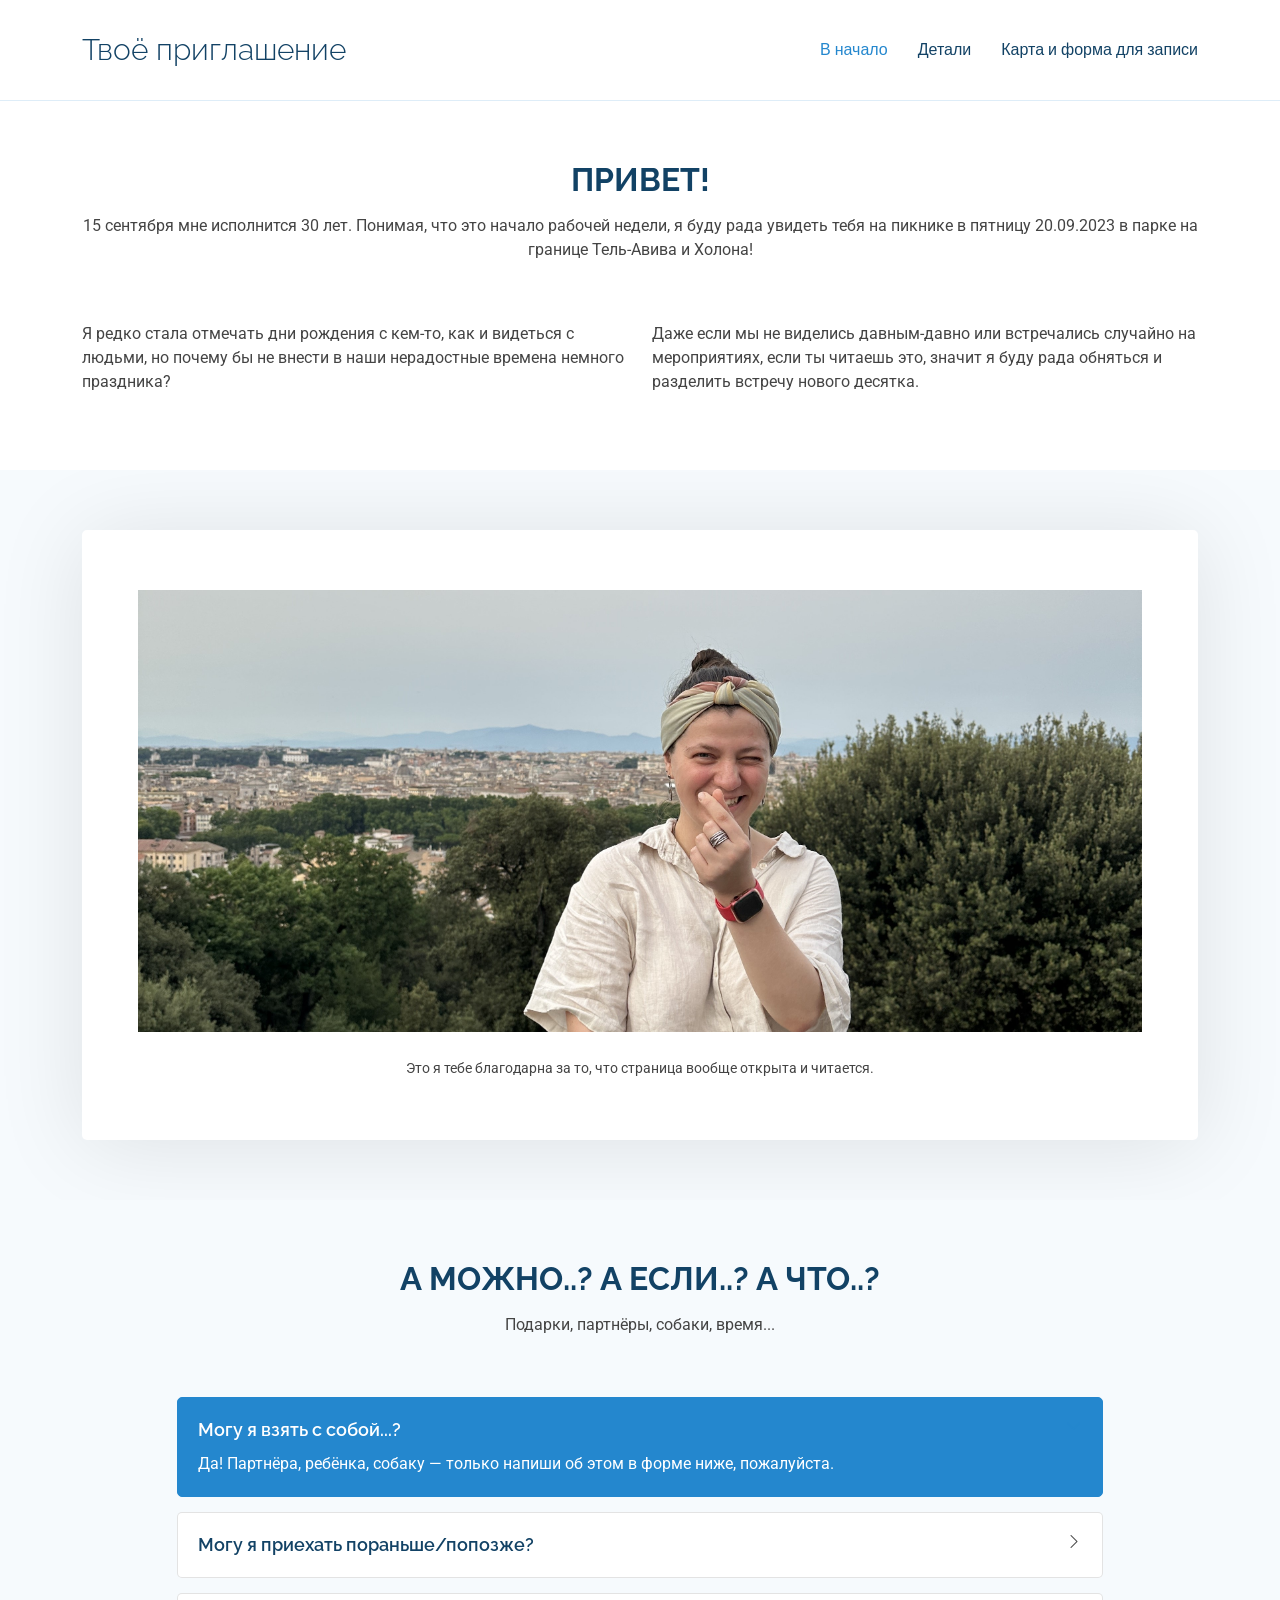
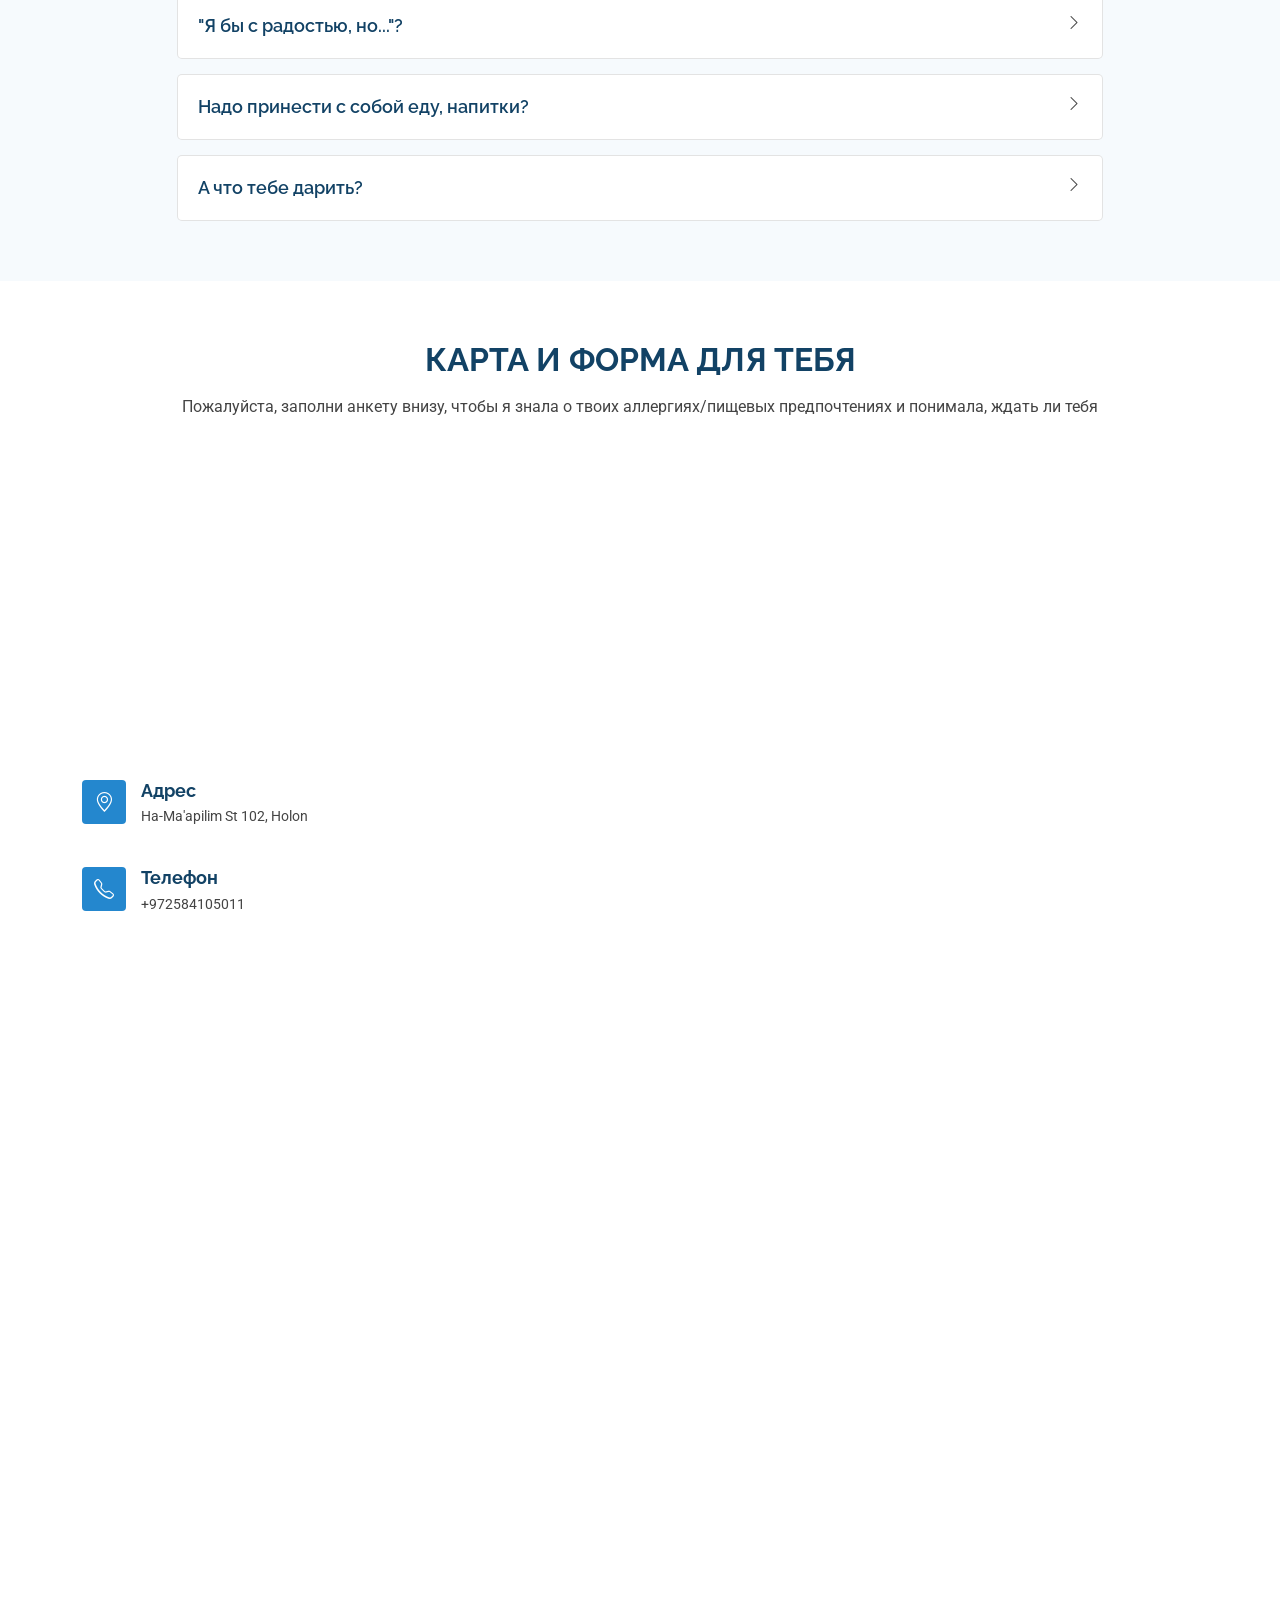
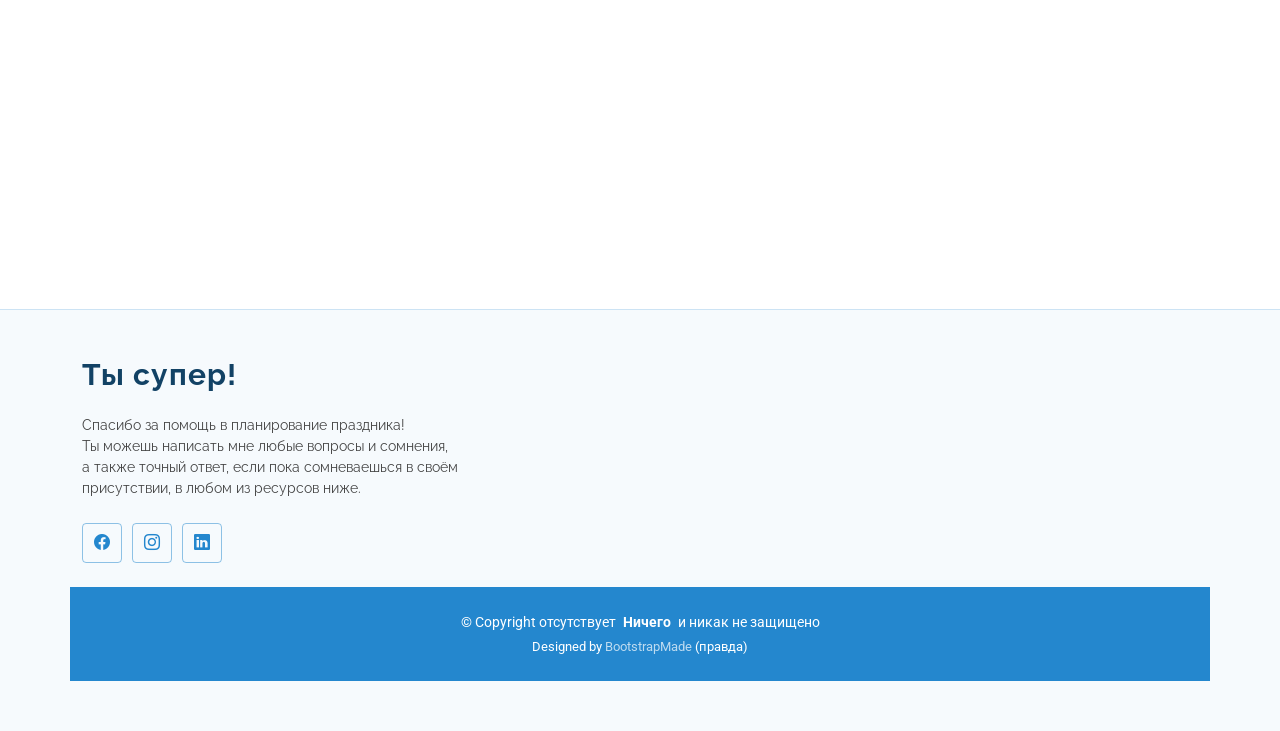
==== commit f206cd17: "Update index.html" ====
--- a/index.html
+++ b/index.html
@@ -228,40 +228,10 @@
             </div><!-- End Info Item -->
 
           </div>
-          <div class="col-lg-8">
+          <div class="responsive-form" class="col-lg-8">
               <iframe src="https://docs.google.com/forms/d/e/1FAIpQLSeyCgEx2OowE2brIHFtRQBVqPqXdDK_v1qnJic9KUFjFv2Rzg/viewform?embedded=true" width="640" height="903" frameborder="0" marginheight="0" marginwidth="0">Loading…</iframe>
           </div>
-          <!-- <div class="col-lg-8">
-            <form id="contactForm">
-              <div class="row gy-4">
-                <div class="col-md-6">
-                  <input type="text" name="name" class="form-control" placeholder="Как тебя зовут?" required>
-                </div>
-                <div class="col-md-6">
-                  <select class="form-control" name="attendance" required>
-                    <option value="" disabled selected>Уверен ли ты, что придёшь?</option>
-                    <option value="yes">Точно да</option>
-                    <option value="not_sure">Пока не знаю</option>
-                  </select>
-                </div>
-                <div class="col-md-12">
-                  <input type="text" class="form-control" name="companions" placeholder="С кем ты будешь (партнёры, дети, животные)" required>
-                </div>
-                <div class="col-md-12">
-                  <textarea class="form-control" name="message" rows="6" placeholder="Твои предпочтения и ограничения по продуктам (кашрут, аллергии, вегетерианство)" required></textarea>
-                </div>
-                <div class="col-md-12 text-center">
-                  <div class="loading" style="display: none;">Loading...</div>
-                  <div class="error-message" style="display: none;">Произошла ошибка. Попробуйте еще раз.</div>
-                  <div class="sent-message" style="display: none;">Успешно отправлено! Спасибо</div>
-                  <button type="submit" class="btn btn-primary">Отправить форму</button>
-                </div>
-              </div>
-            </form>
-          </div>End Contact Form -->
-          
-        </div>
-
+        </div>
       </div>
 
     </section><!-- /Contact Section -->
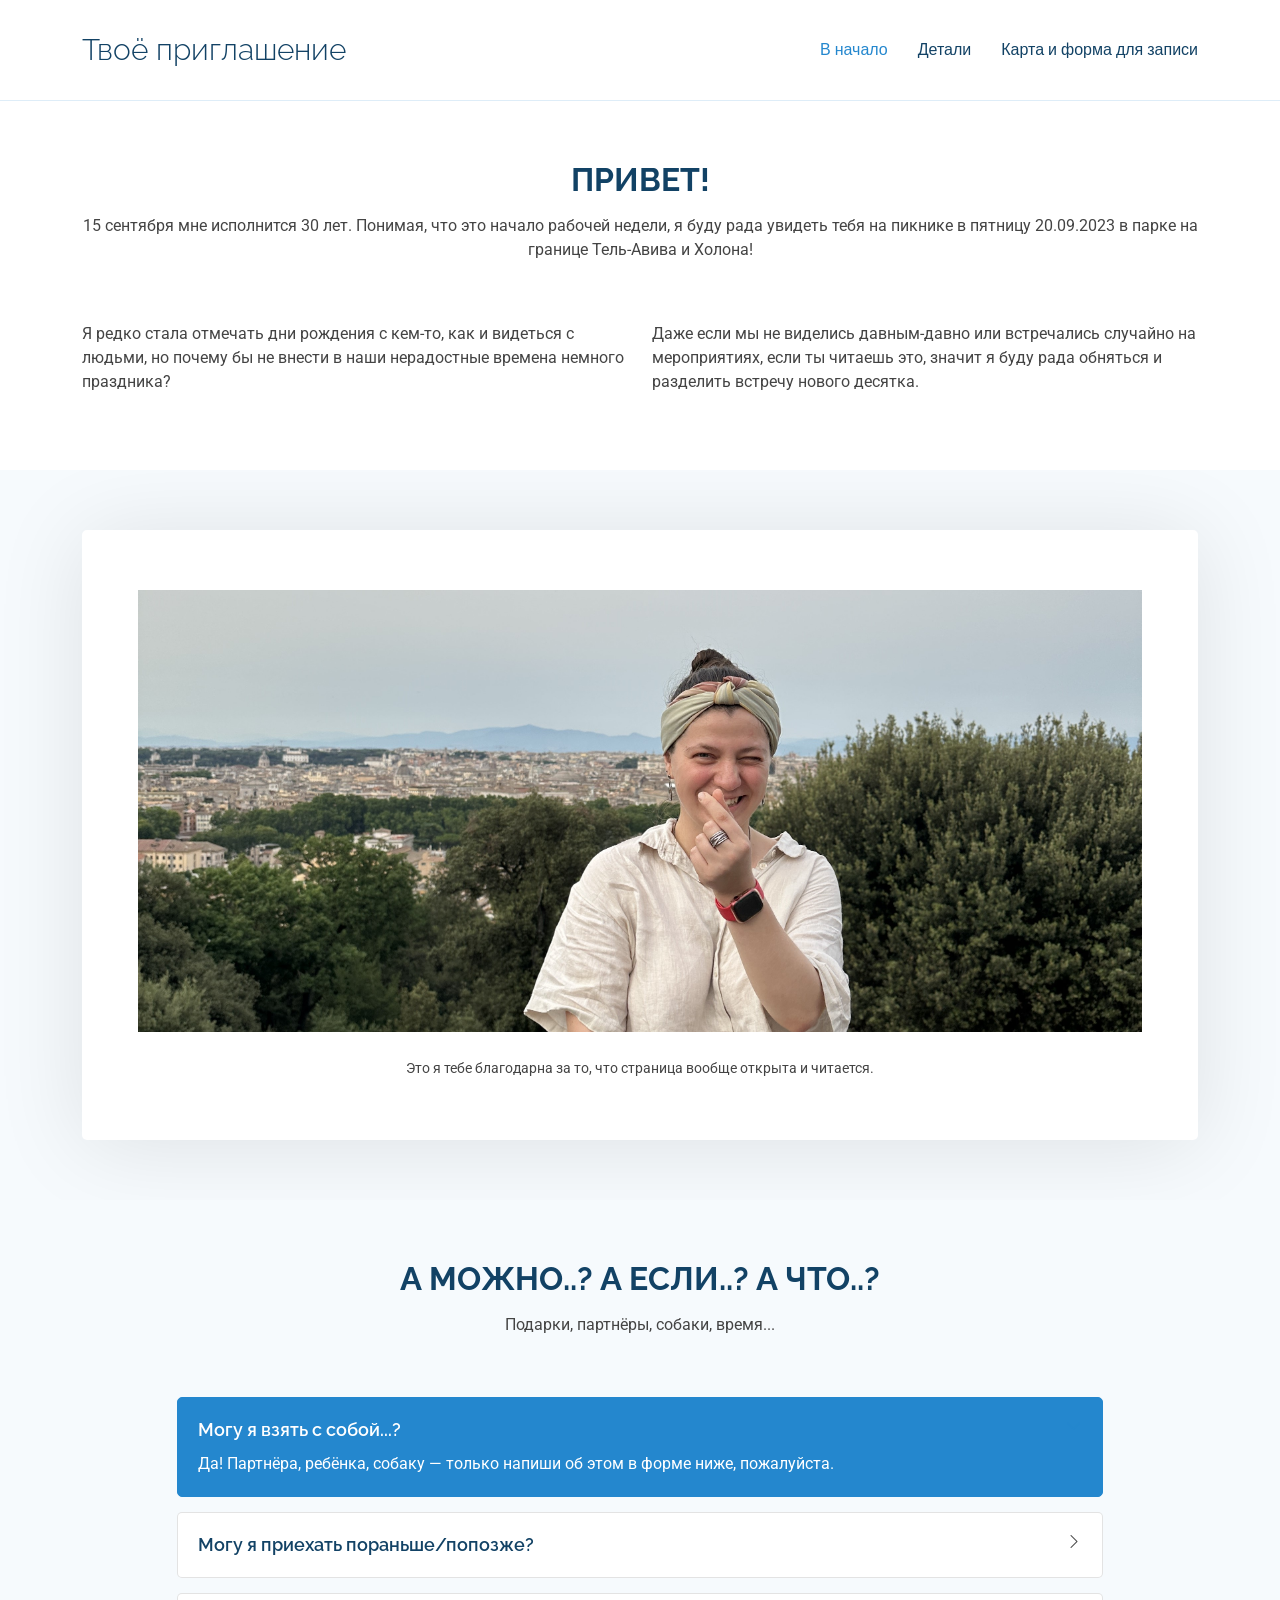
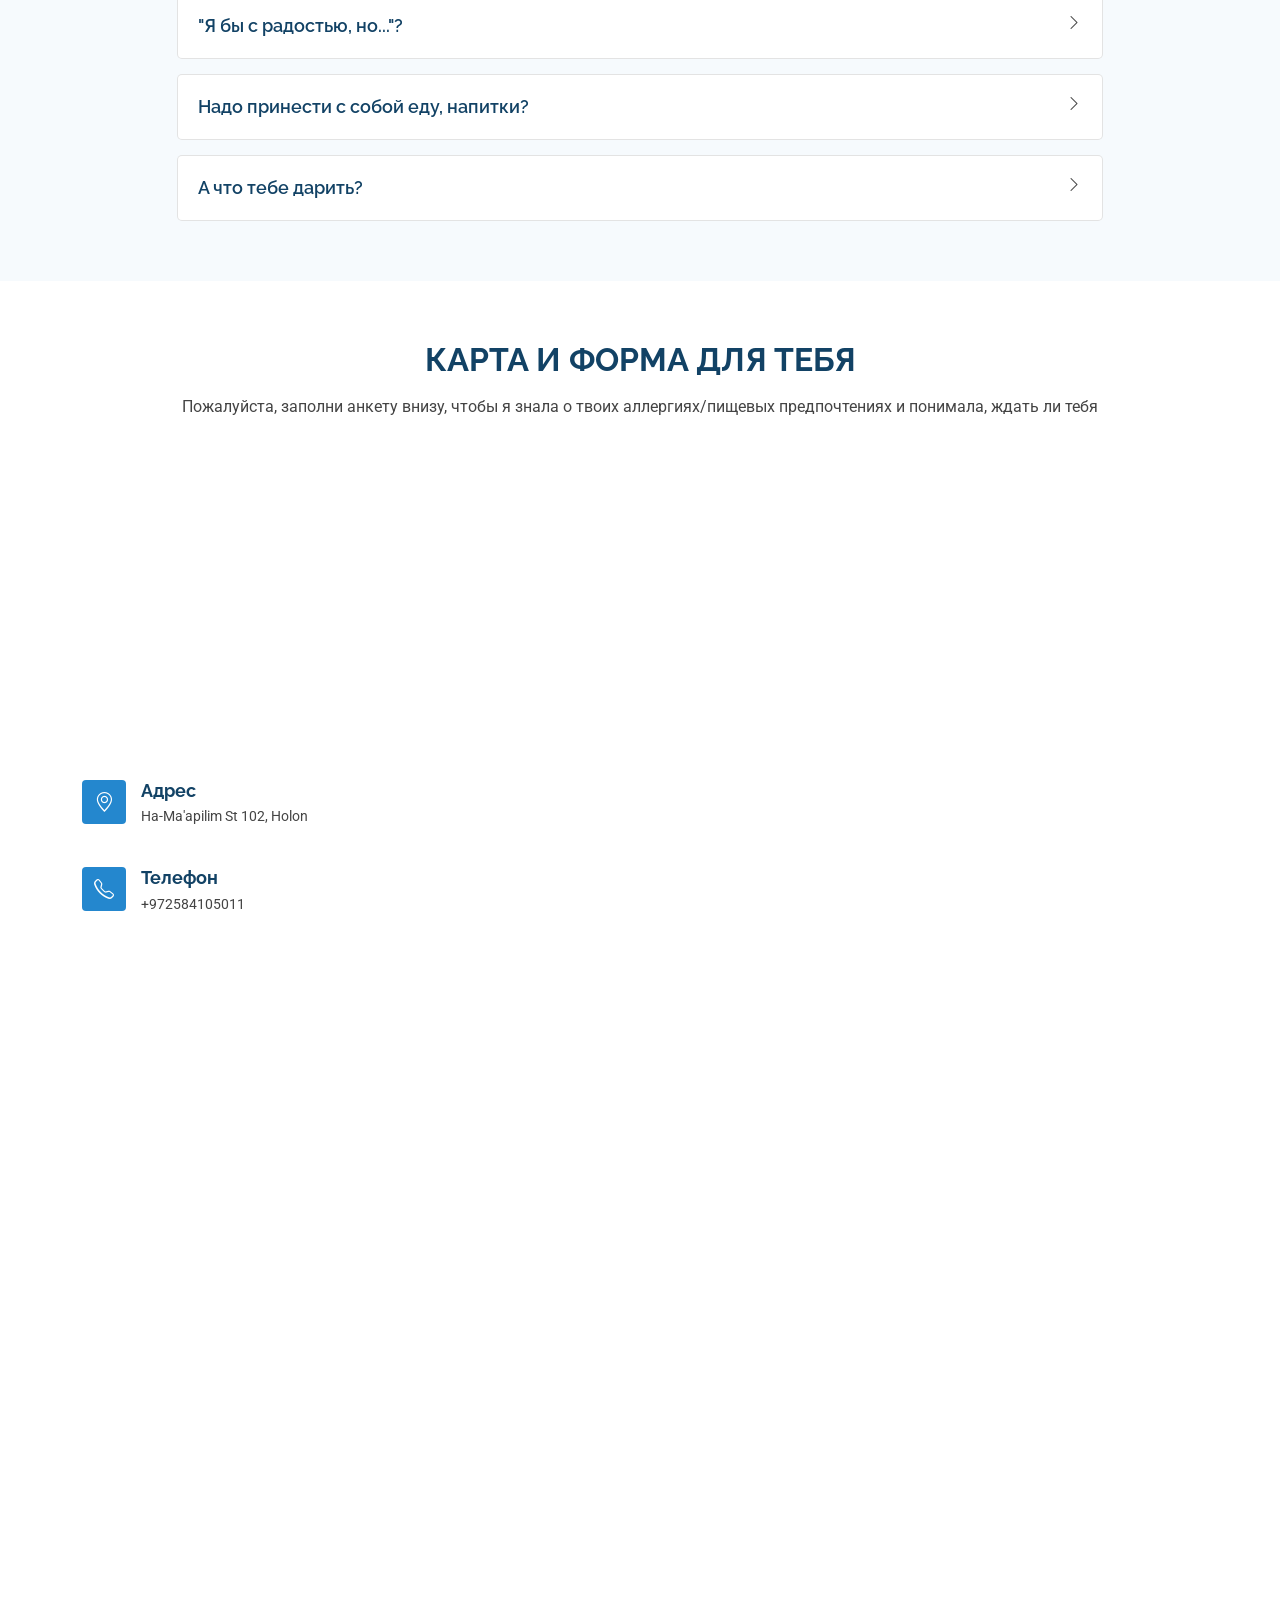
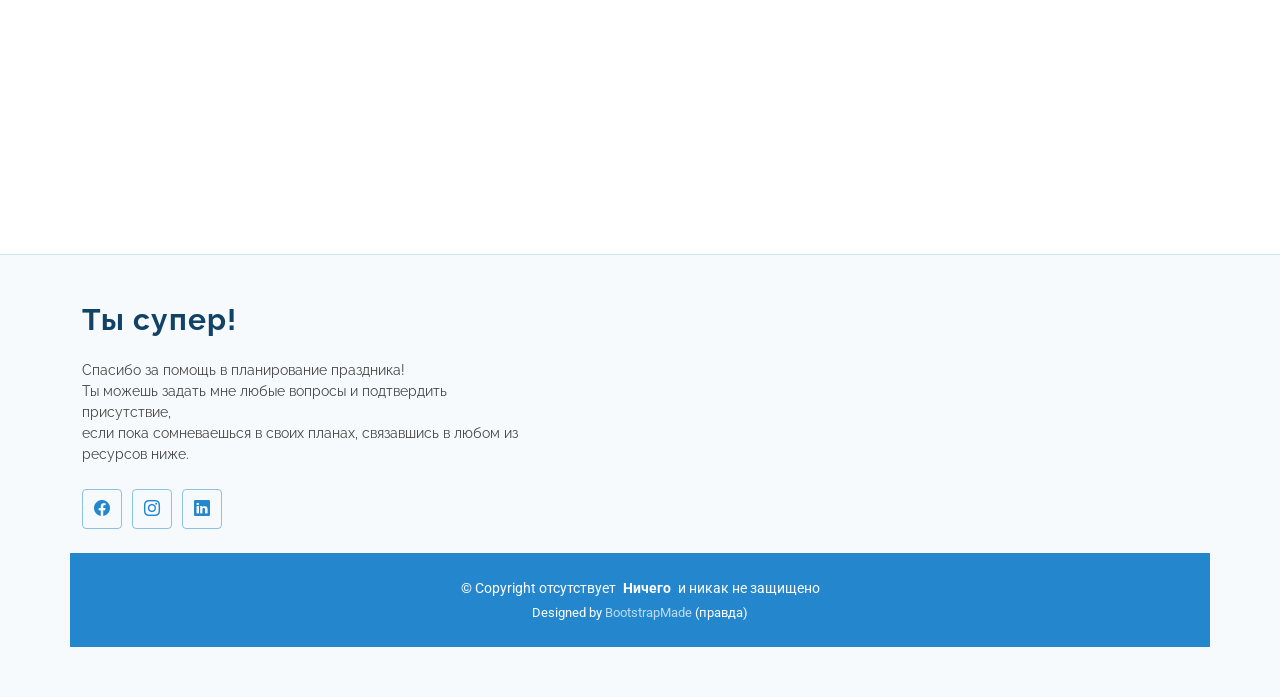
==== commit 89190b0d: "Update index.html" ====
--- a/index.html
+++ b/index.html
@@ -247,8 +247,8 @@
             <span class="sitename">Ты супер!</span>
           </a>
           <p>Спасибо за помощь в планирование праздника!
-            <br>Ты можешь написать мне любые вопросы и сомнения,
-            <br>а также точный ответ, если пока сомневаешься в своём присутствии, в любом из ресурсов ниже.</p>
+            <br>Ты можешь задать мне любые вопросы и подтвердить присутствие,
+            <br>если пока сомневаешься в своих планах, связавшись в любом из ресурсов ниже.</p>
           <div class="social-links d-flex mt-4">
             <a href="https://www.facebook.com/polagur"><i class="bi bi-facebook"></i></a>
             <a href="https://www.instagram.com/pola_gur/"><i class="bi bi-instagram"></i></a>
--- a/assets/css/main.css
+++ b/assets/css/main.css
@@ -2056,3 +2056,22 @@
     display: block; /* Убирает пробел под изображением */
     margin: 0 auto; /* Центрирование изображения по горизонтали */
 }
+
+.responsive-form {
+    position: relative;
+    width: 100%;
+    padding-bottom: 75%; /* Соотношение сторон 4:3, можно настроить под ваши нужды */
+    height: 0;
+    overflow: hidden;
+}
+
+.responsive-form iframe {
+    position: absolute;
+    top: 0;
+    left: 0;
+    width: 100%;
+    height: 100%;
+    border: 0;
+}
+
+
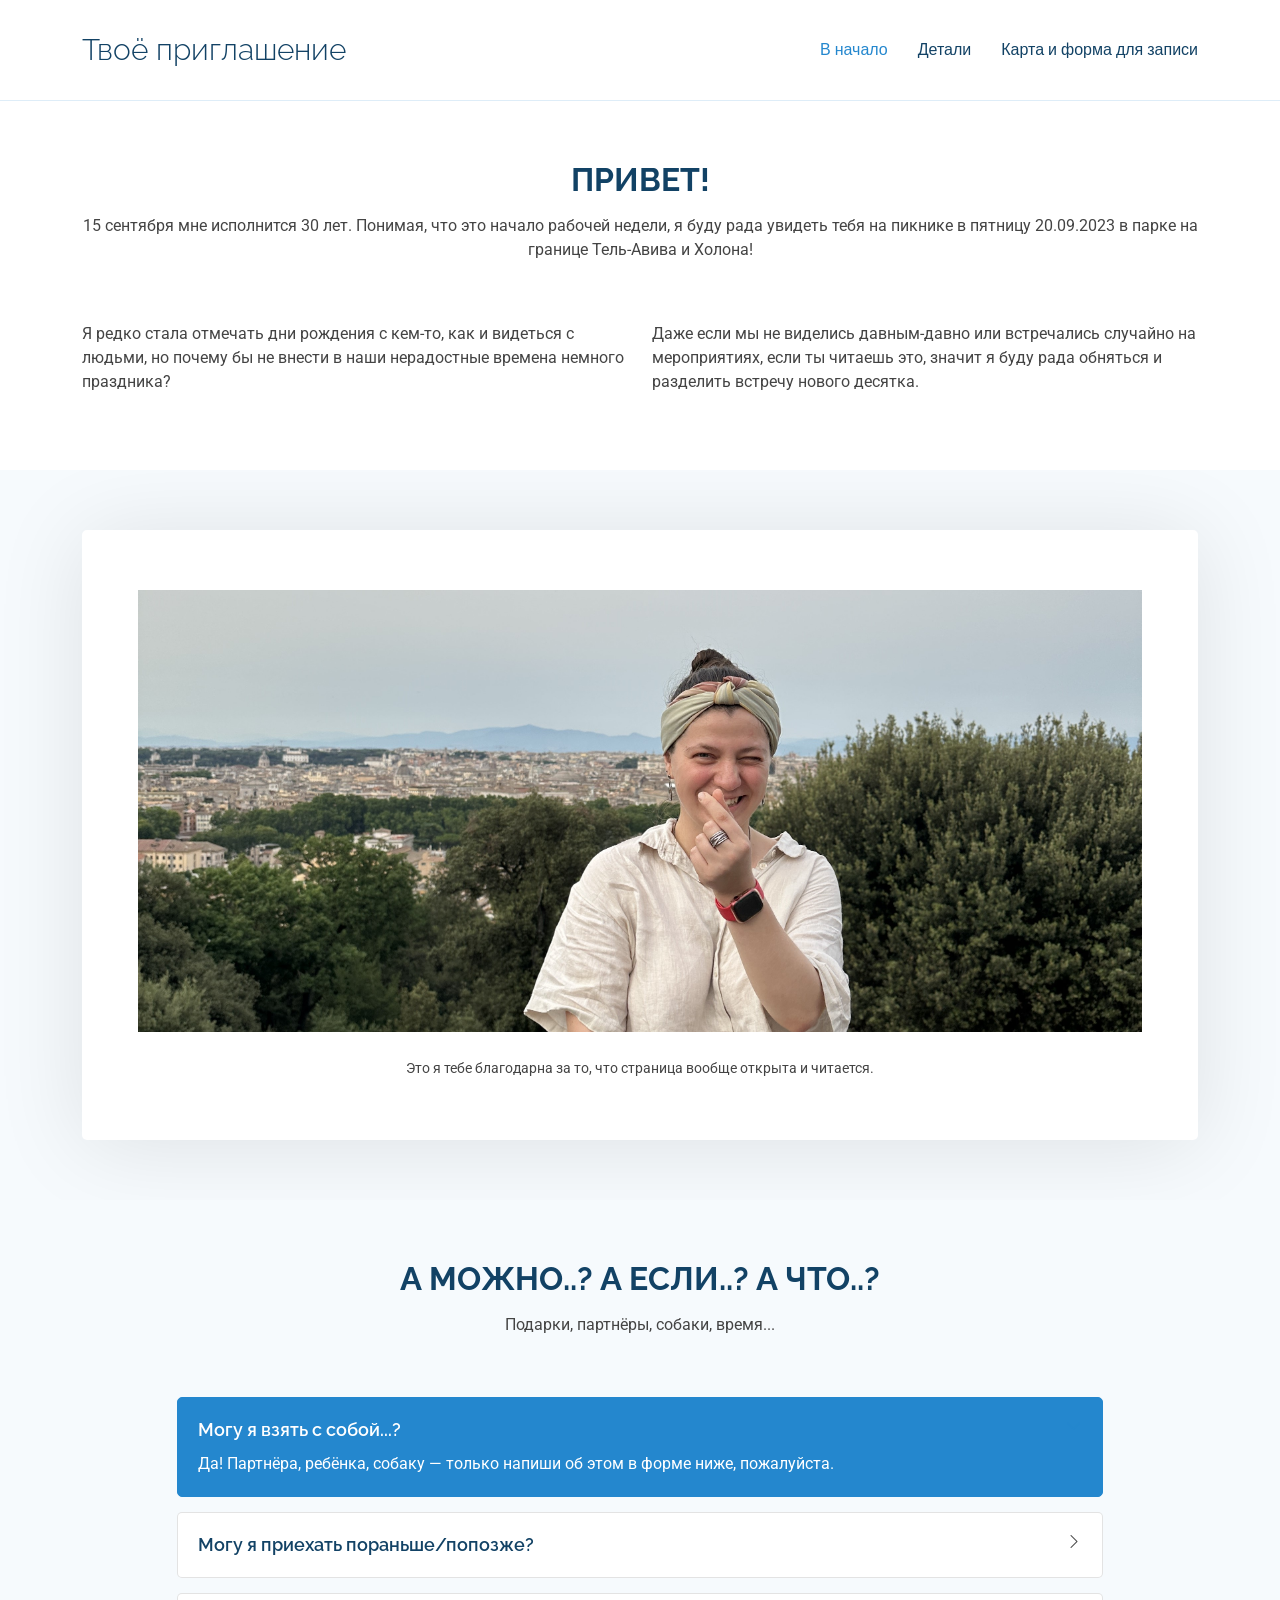
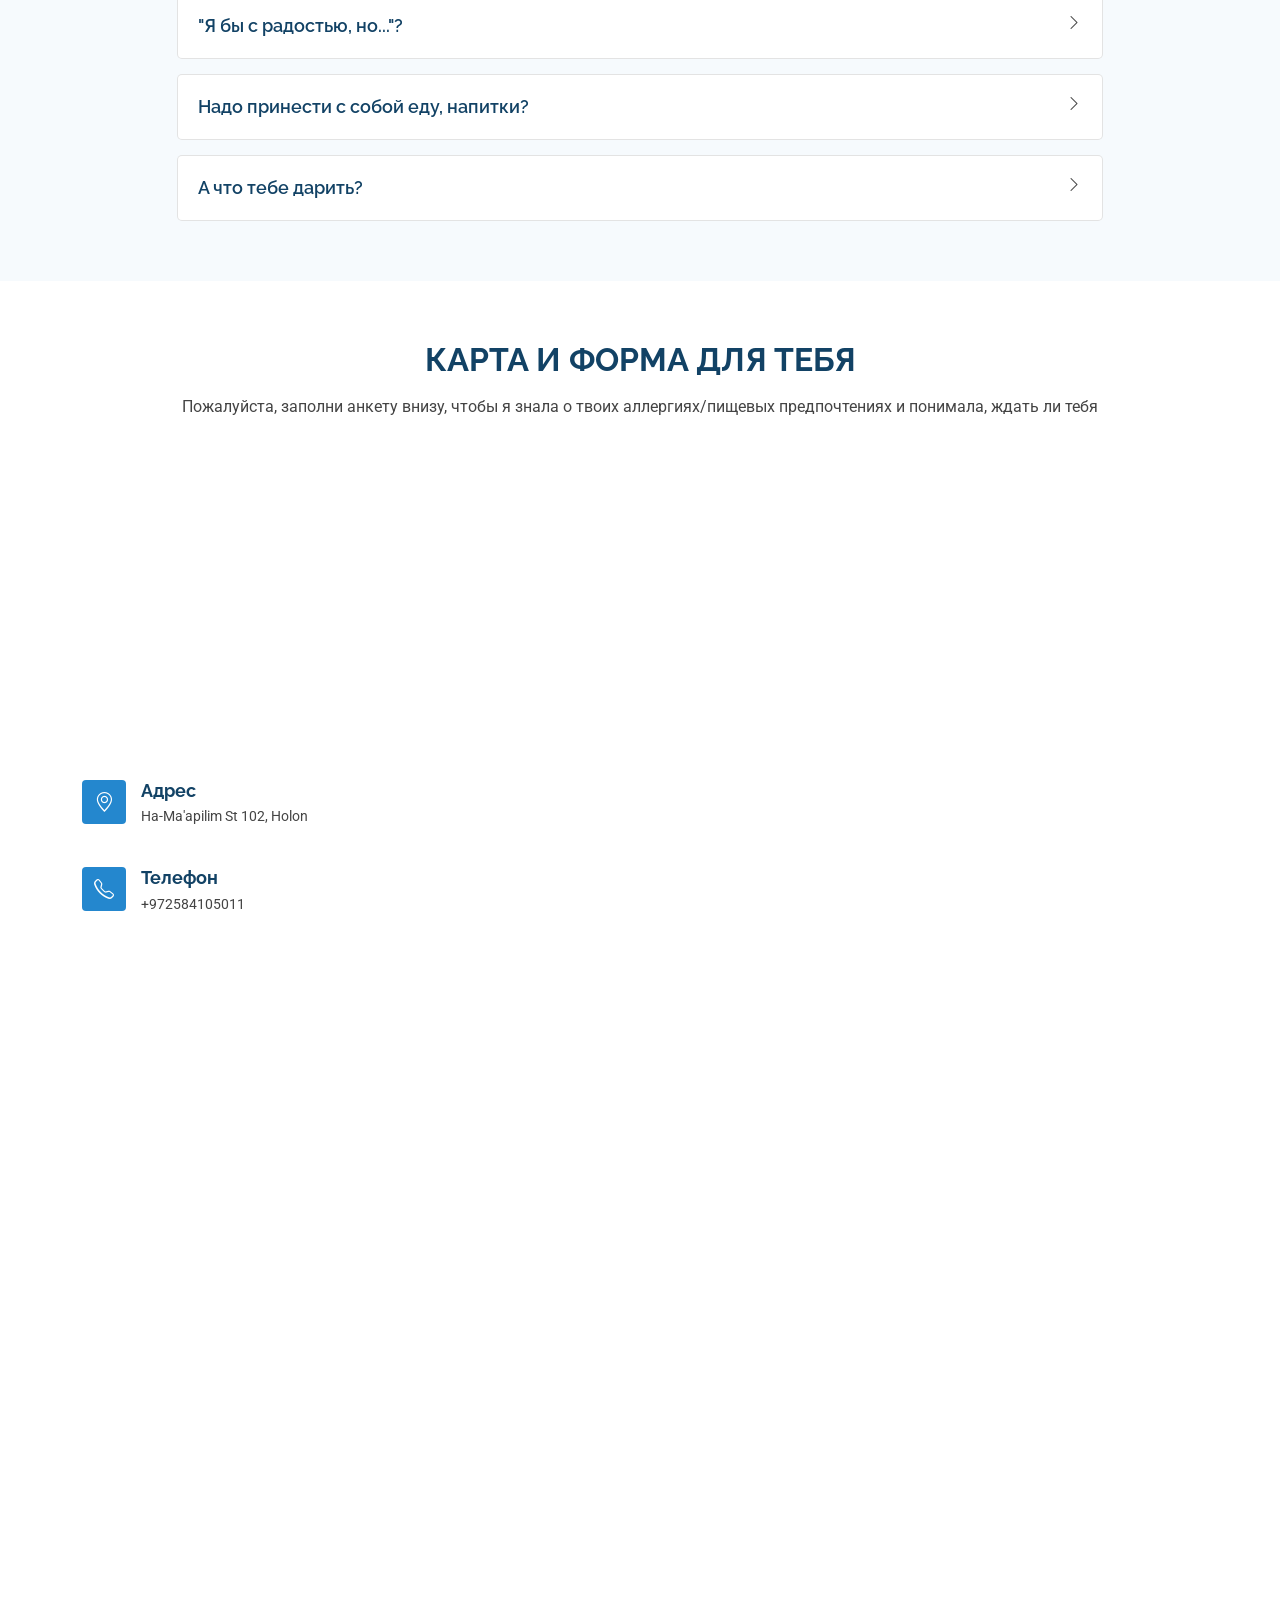
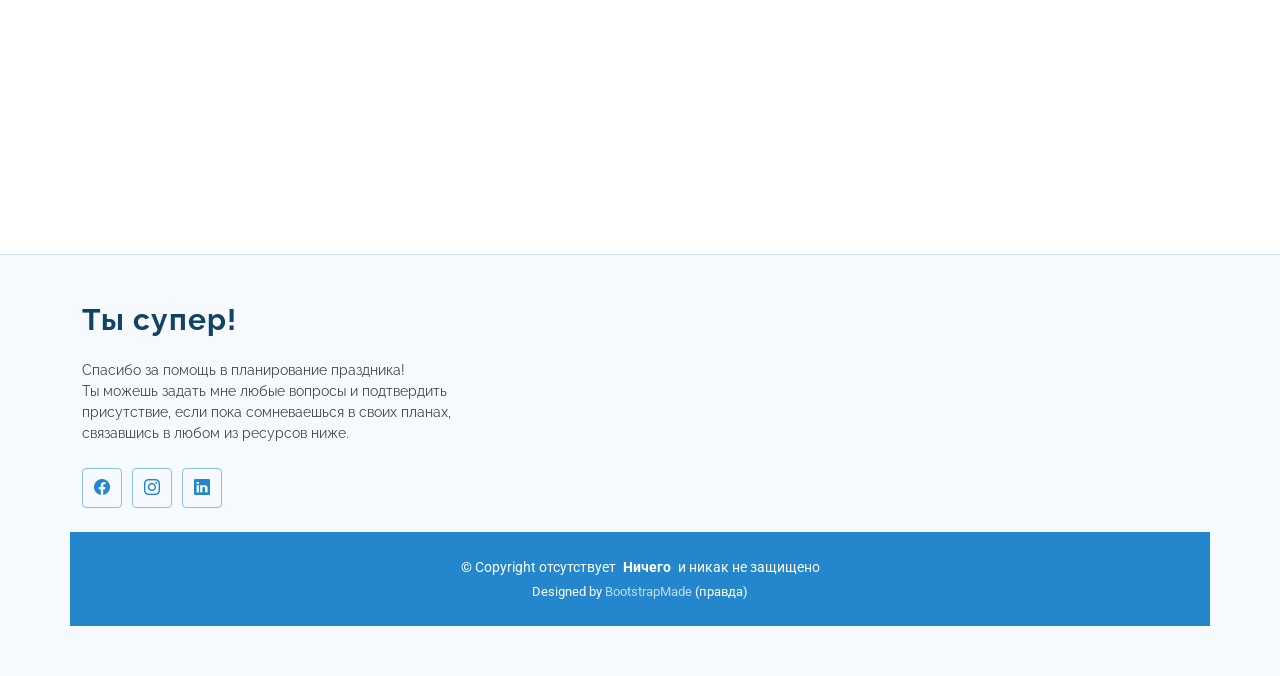
==== commit 1ade46cd: "Update index.html" ====
--- a/index.html
+++ b/index.html
@@ -247,8 +247,8 @@
             <span class="sitename">Ты супер!</span>
           </a>
           <p>Спасибо за помощь в планирование праздника!
-            <br>Ты можешь задать мне любые вопросы и подтвердить присутствие,
-            <br>если пока сомневаешься в своих планах, связавшись в любом из ресурсов ниже.</p>
+            <br>Ты можешь задать мне любые вопросы и подтвердить присутствие, если пока сомневаешься в своих планах,
+            <br>связавшись в любом из ресурсов ниже.</p>
           <div class="social-links d-flex mt-4">
             <a href="https://www.facebook.com/polagur"><i class="bi bi-facebook"></i></a>
             <a href="https://www.instagram.com/pola_gur/"><i class="bi bi-instagram"></i></a>
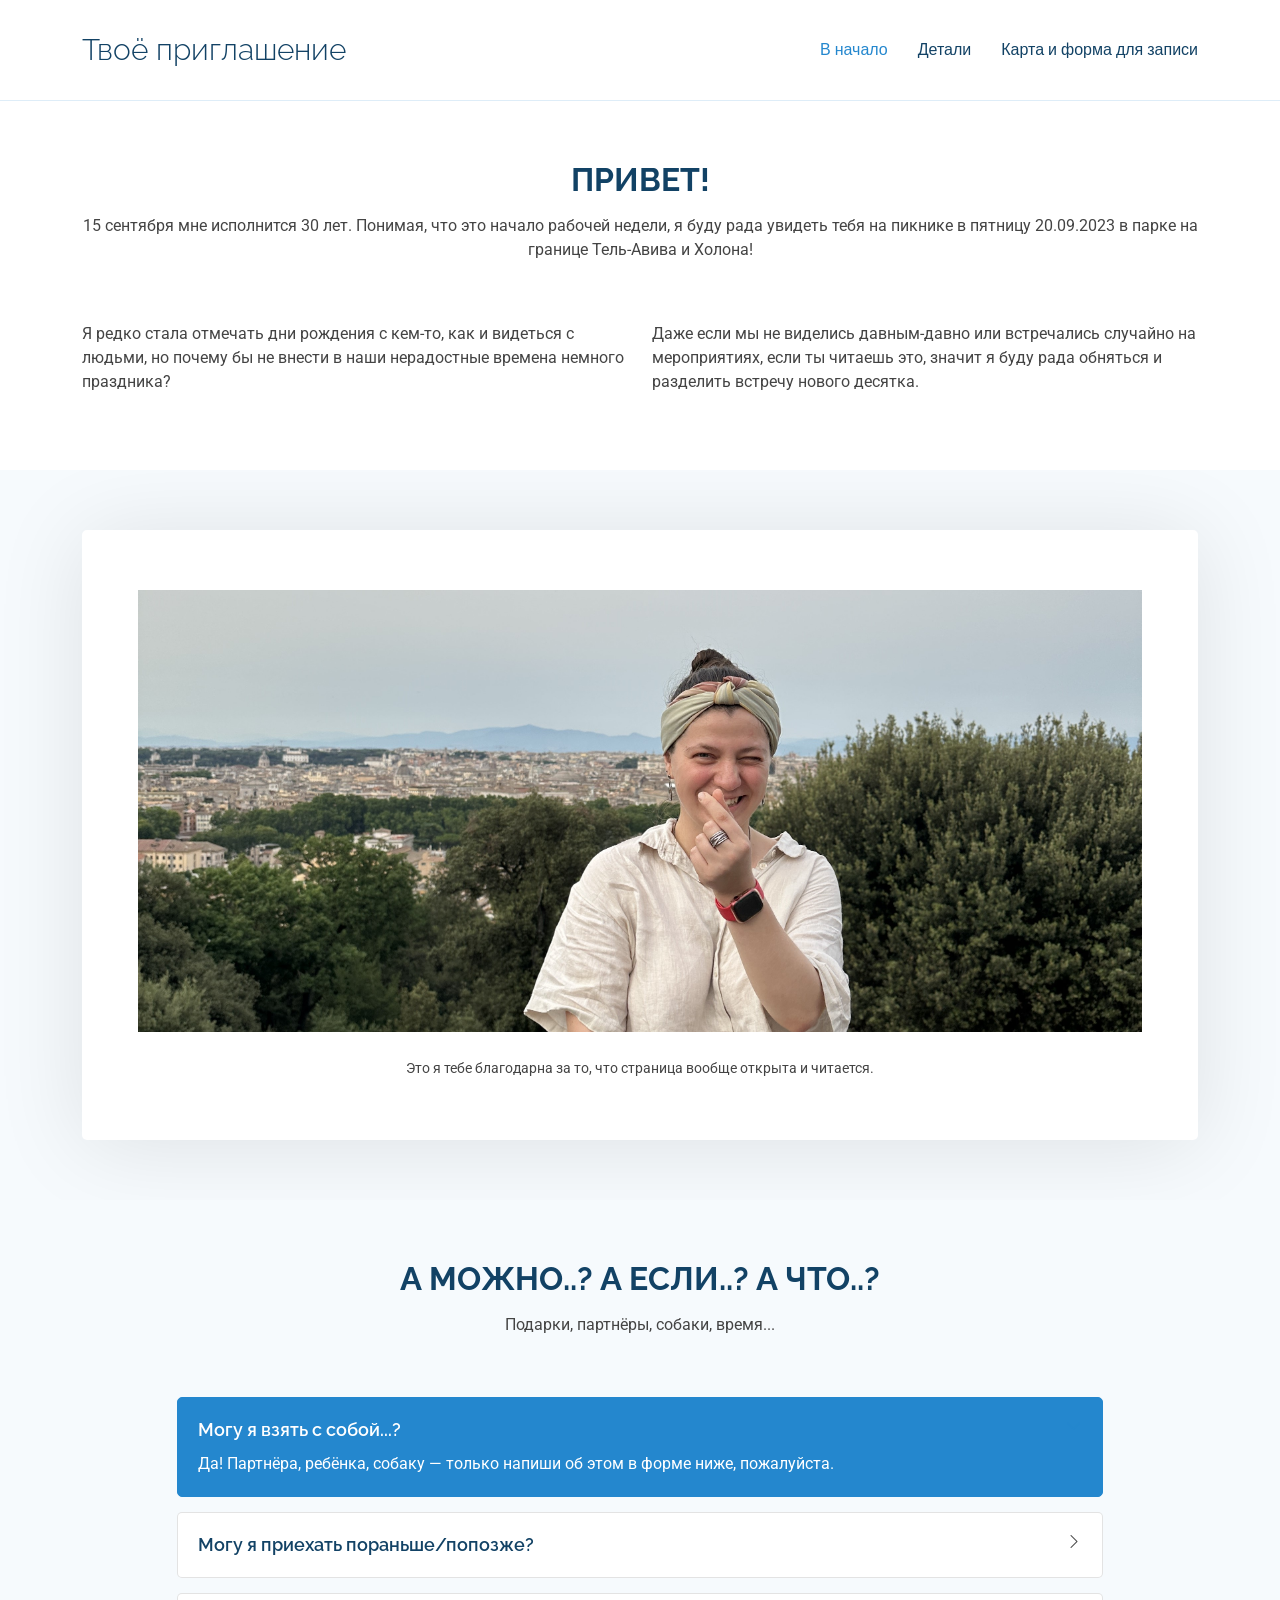
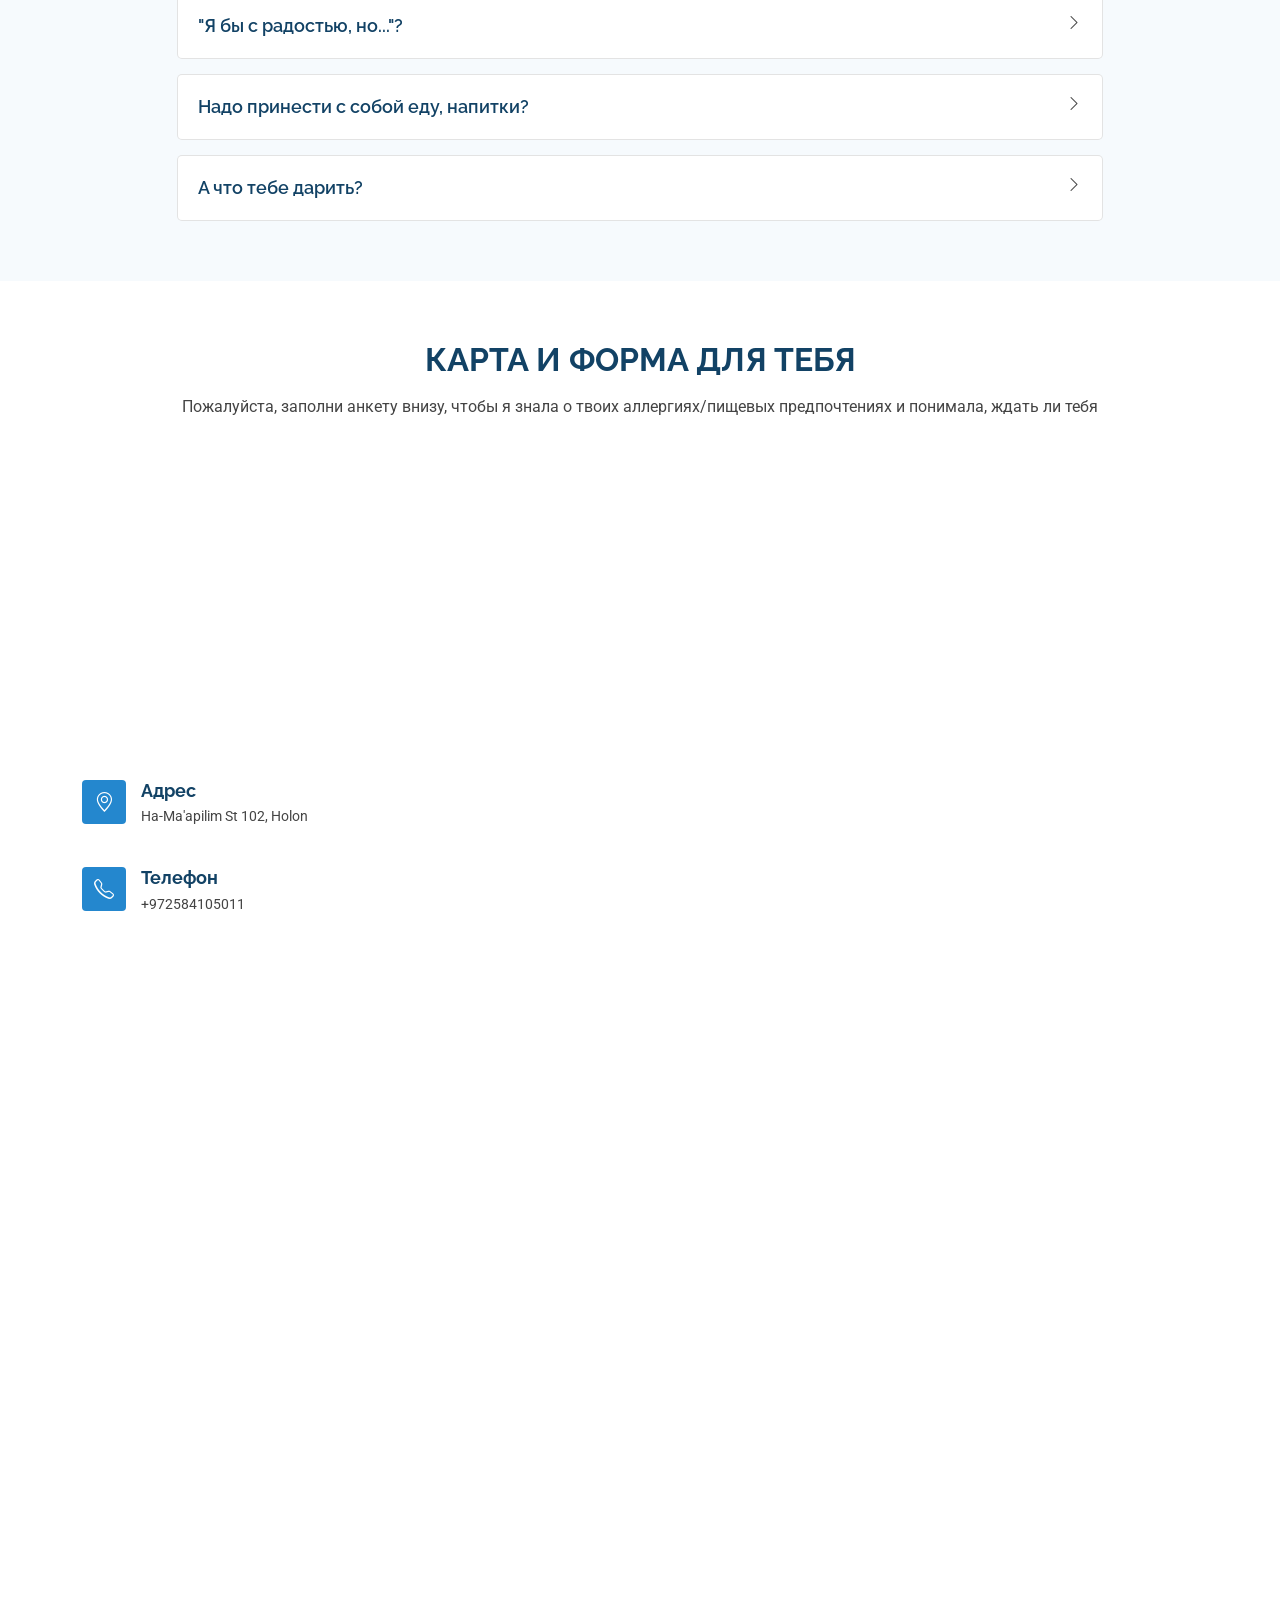
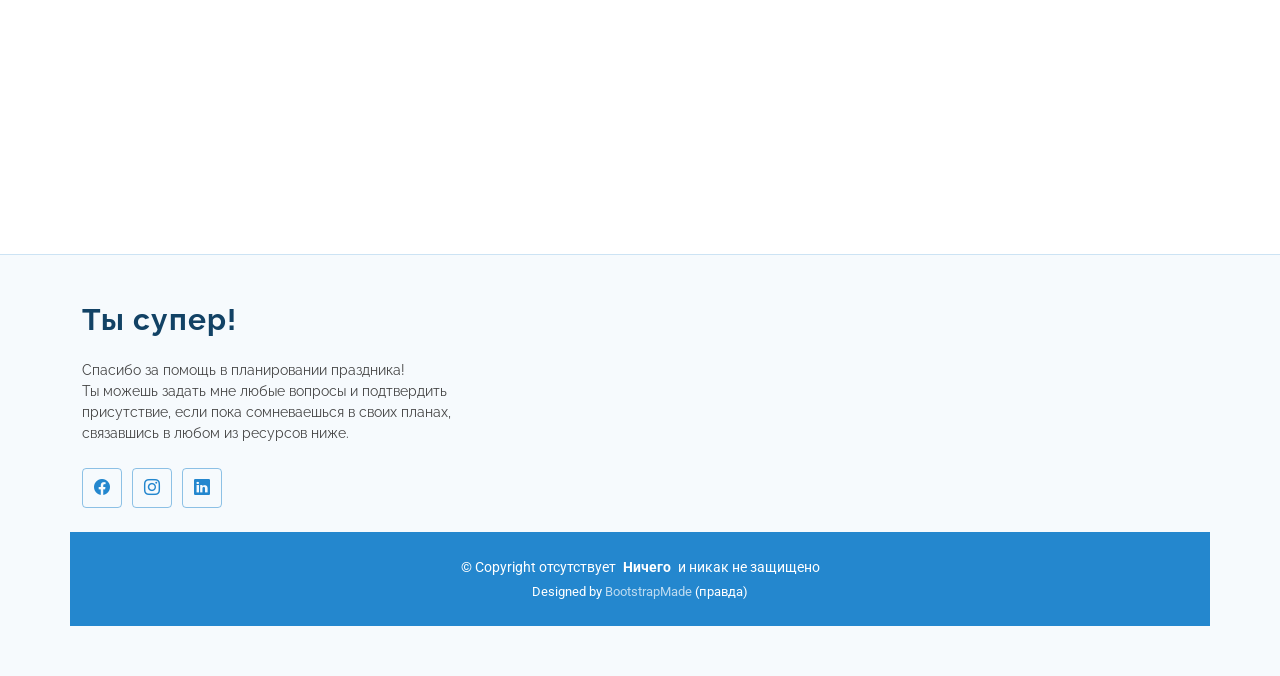
==== commit 732eeba4: "Update index.html" ====
--- a/index.html
+++ b/index.html
@@ -246,7 +246,7 @@
           <a href="index.html" class="logo d-flex align-items-center">
             <span class="sitename">Ты супер!</span>
           </a>
-          <p>Спасибо за помощь в планирование праздника!
+          <p>Спасибо за помощь в планировании праздника!
             <br>Ты можешь задать мне любые вопросы и подтвердить присутствие, если пока сомневаешься в своих планах,
             <br>связавшись в любом из ресурсов ниже.</p>
           <div class="social-links d-flex mt-4">
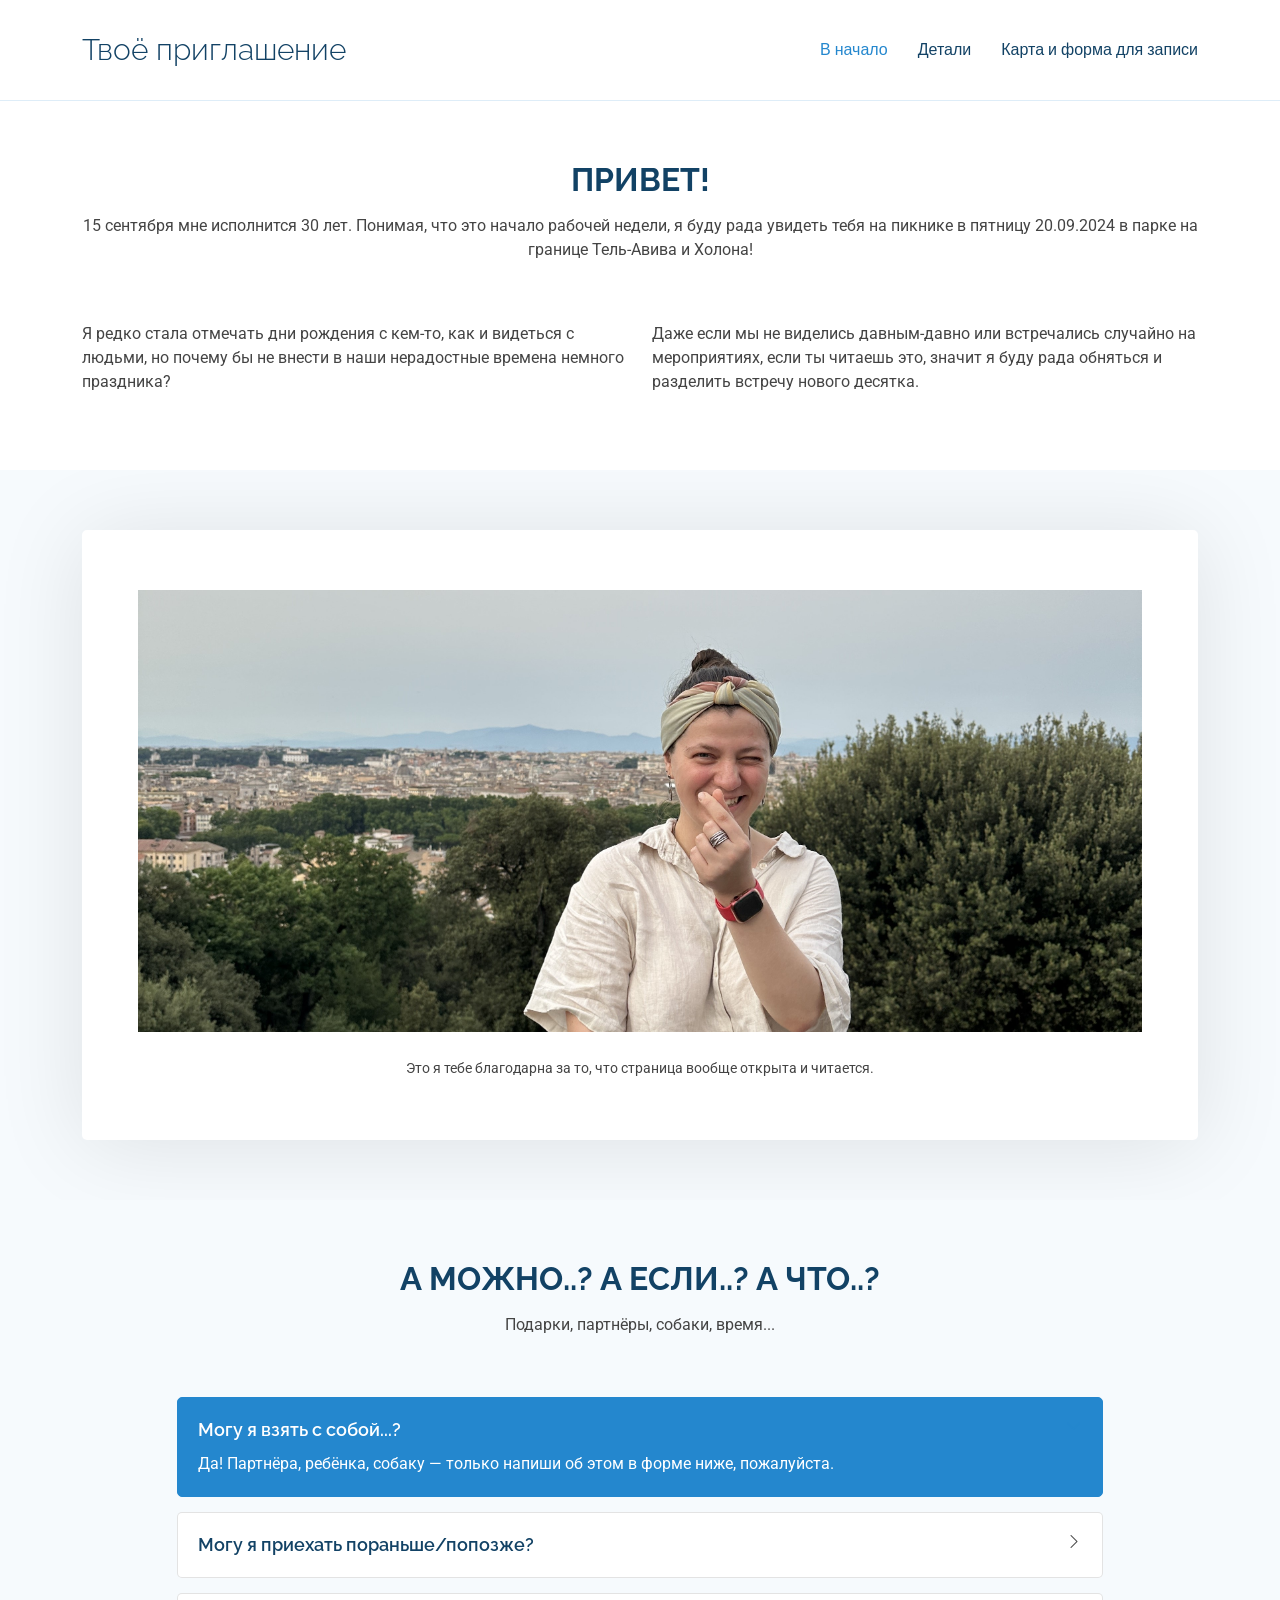
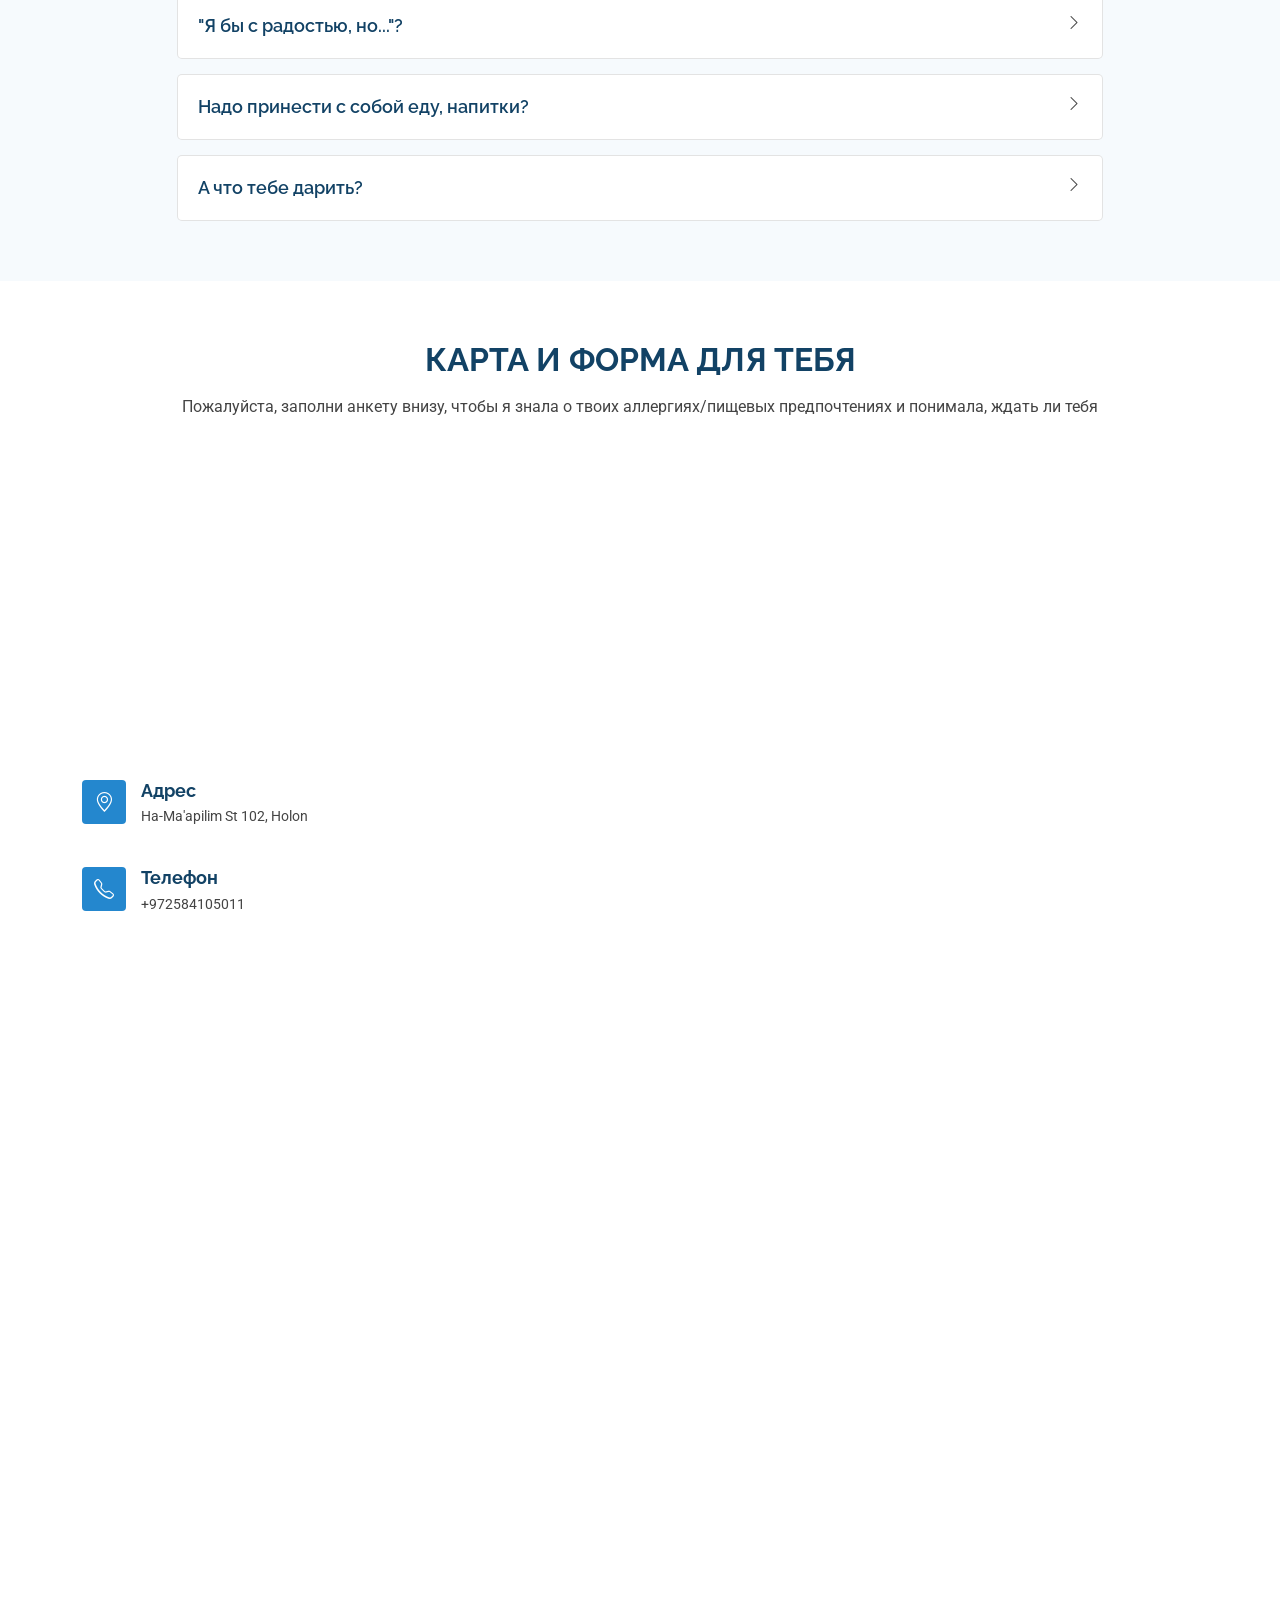
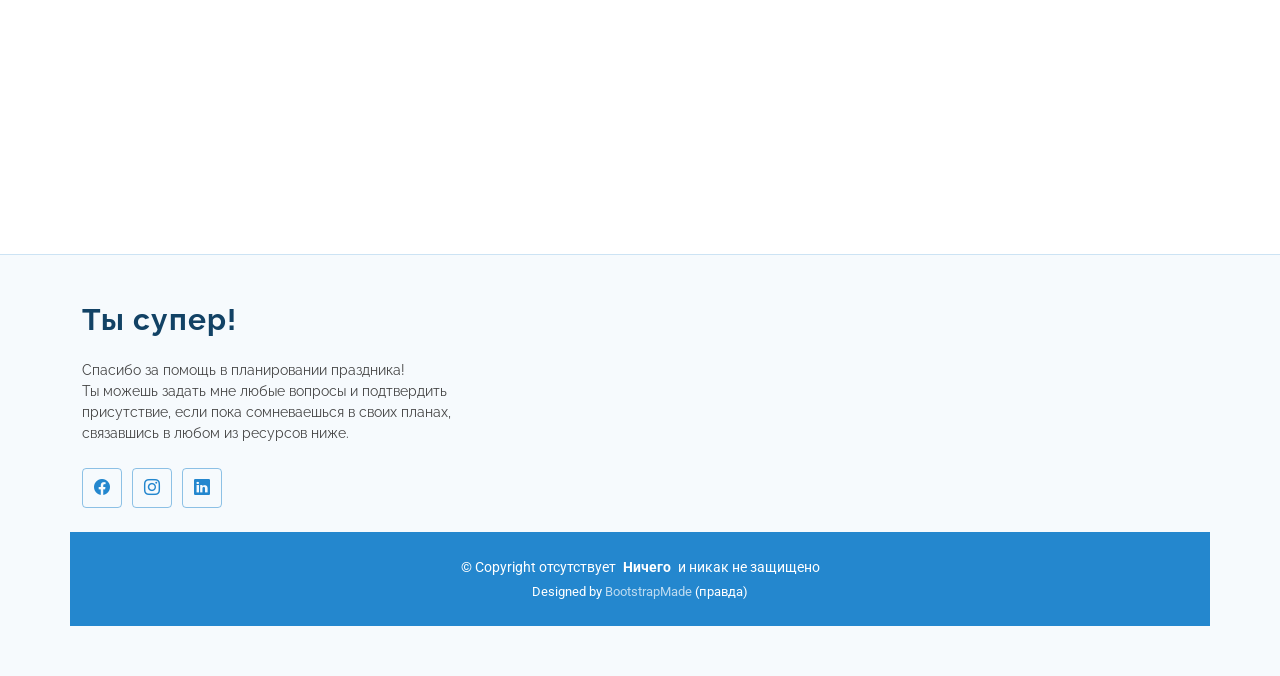
==== commit 96c4f844: "Update index.html" ====
--- a/index.html
+++ b/index.html
@@ -69,7 +69,7 @@
       <!-- Section Title -->
       <div class="container section-title" data-aos="fade-up">
         <h2>Привет!<br></h2>
-        <p>15 сентября мне исполнится 30 лет. Понимая, что это начало рабочей недели, я буду рада увидеть тебя на пикнике в пятницу 20.09.2023 в парке на границе Тель-Авива и Холона!</p>
+        <p>15 сентября мне исполнится 30 лет. Понимая, что это начало рабочей недели, я буду рада увидеть тебя на пикнике в пятницу 20.09.2024 в парке на границе Тель-Авива и Холона!</p>
       </div><!-- End Section Title -->
 
       <div class="container">
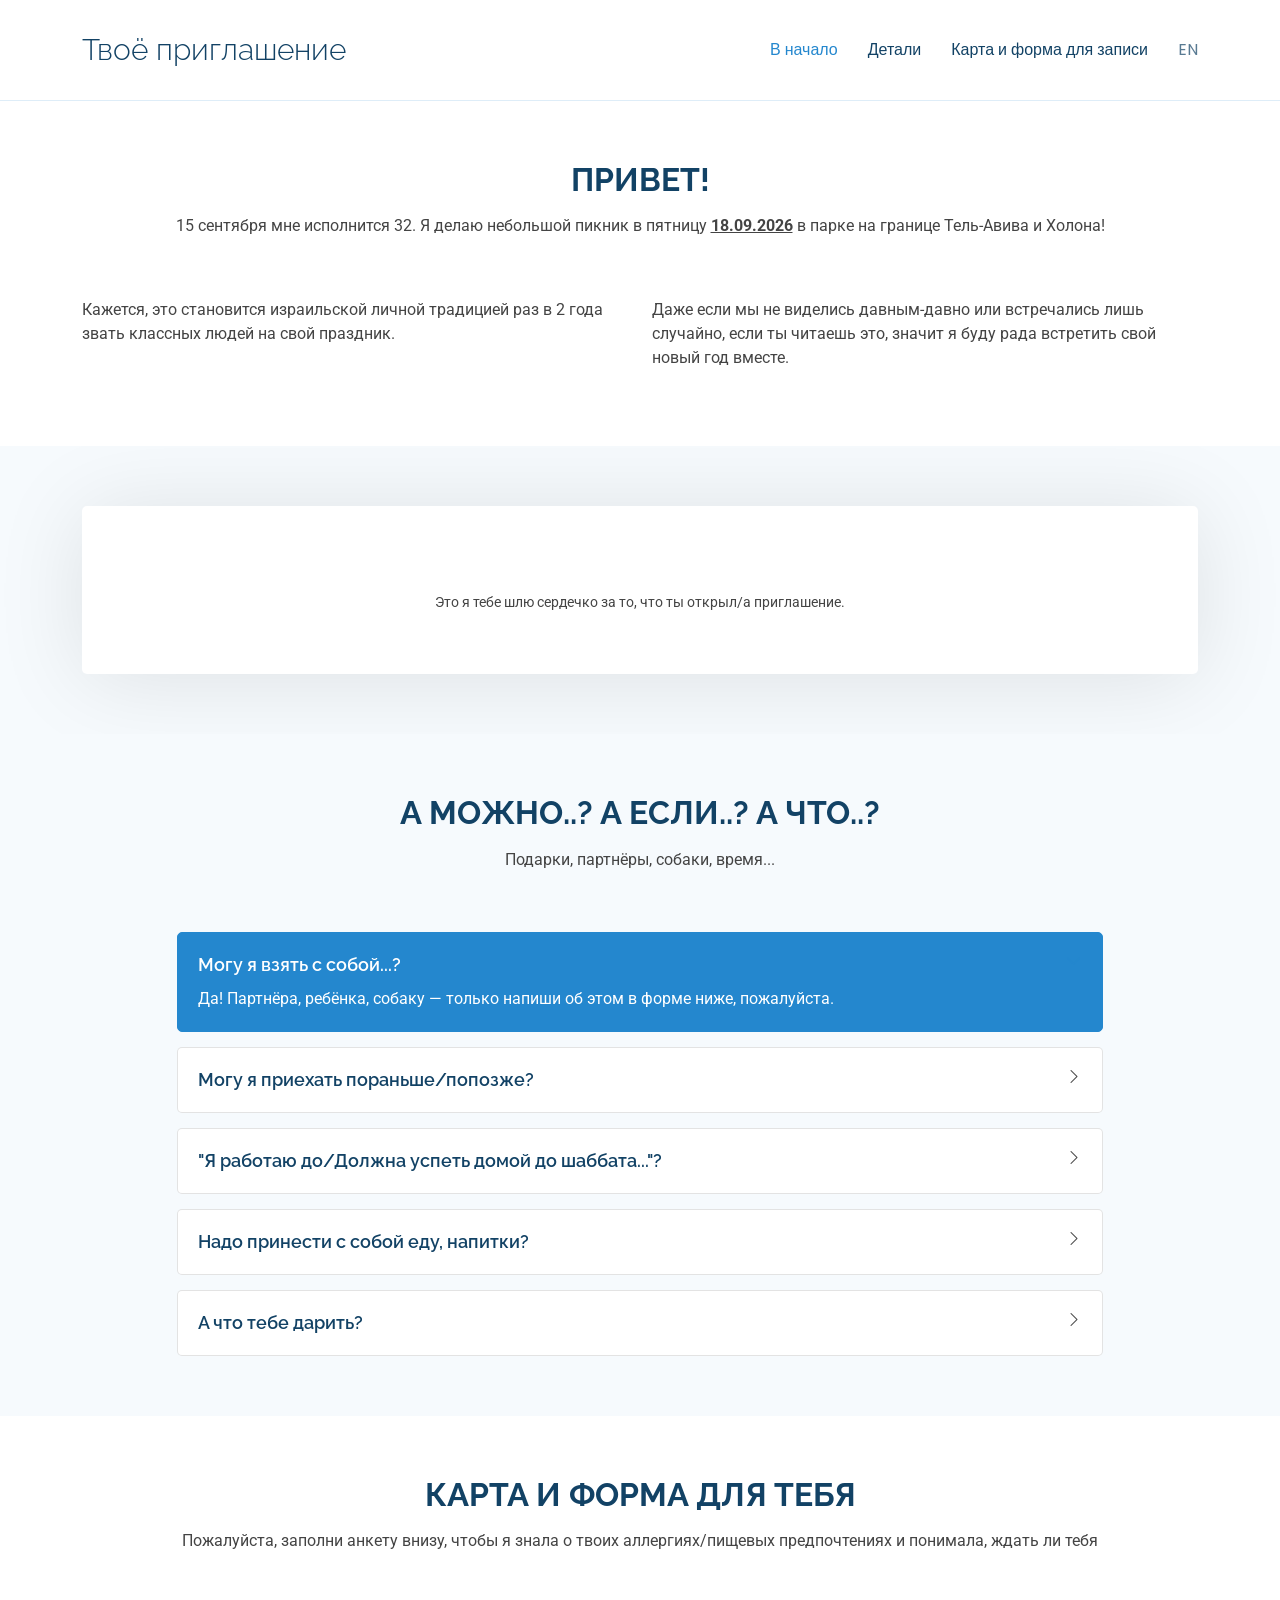
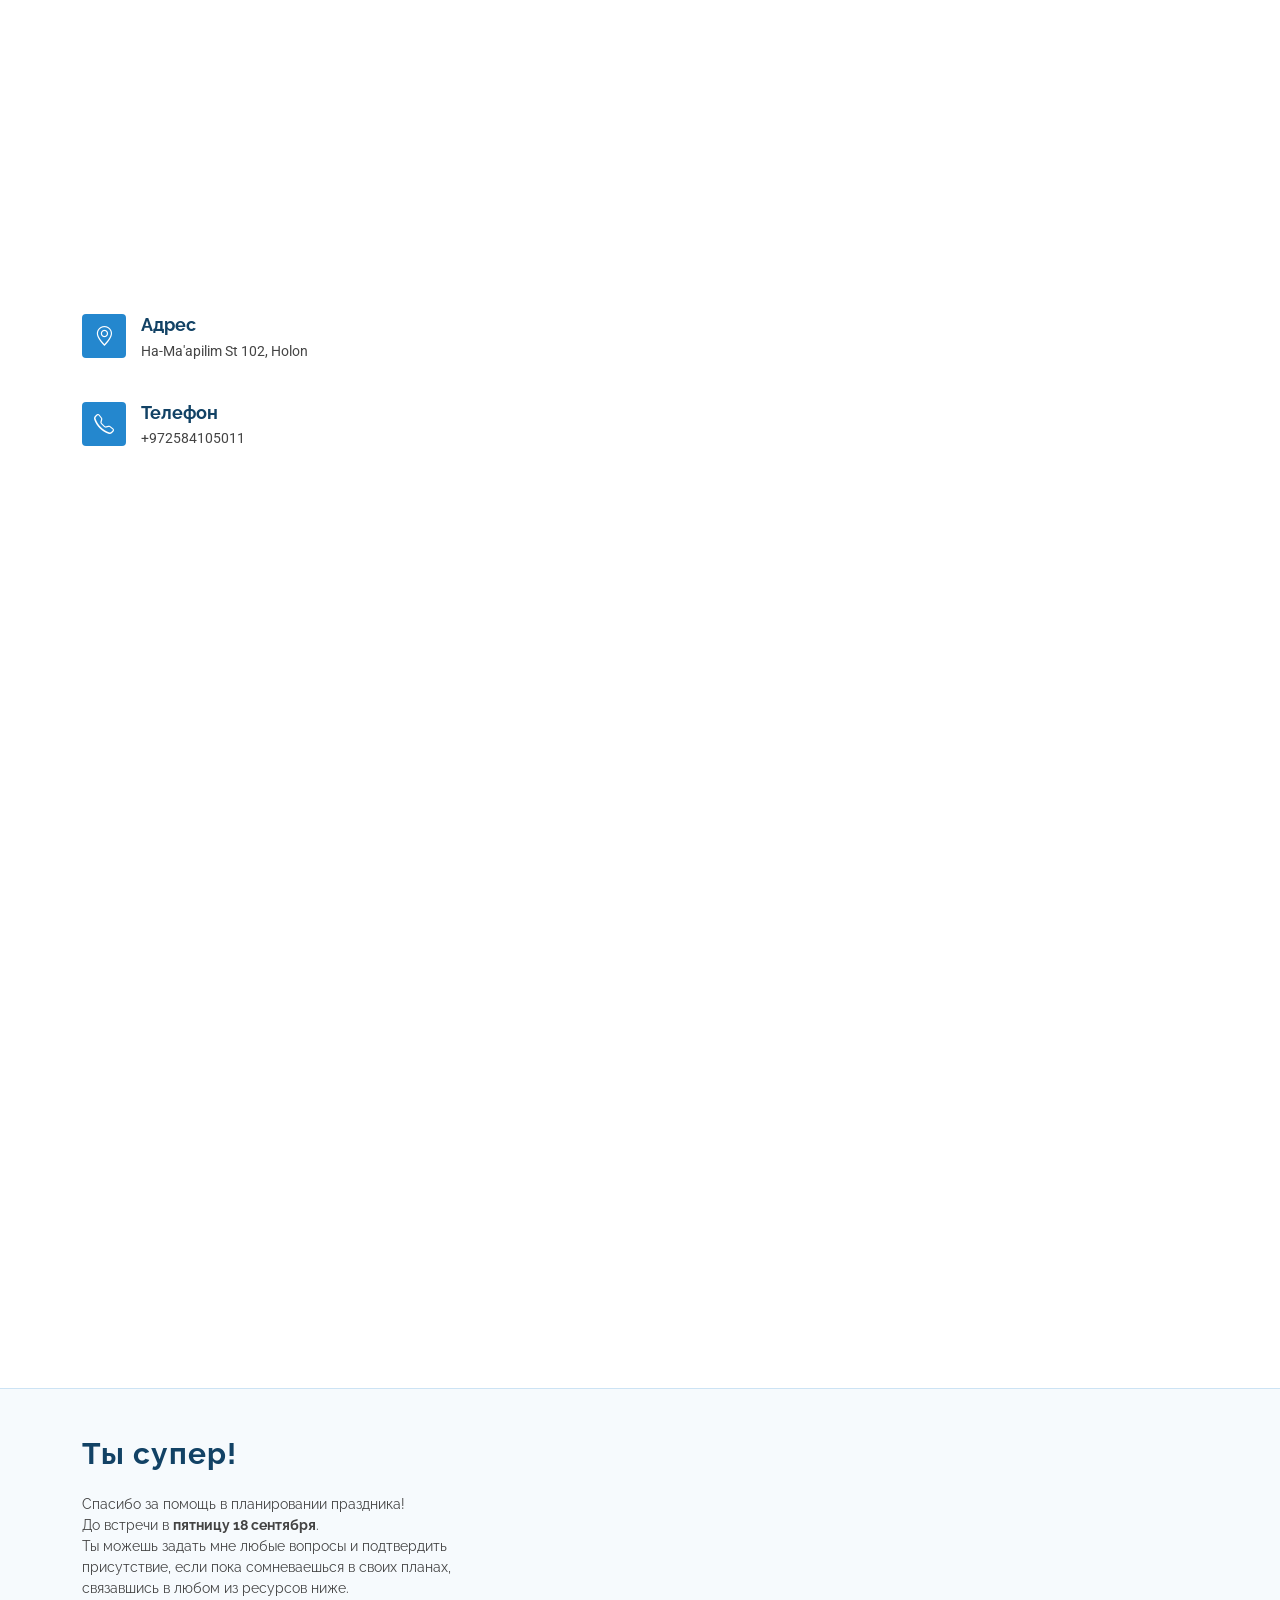
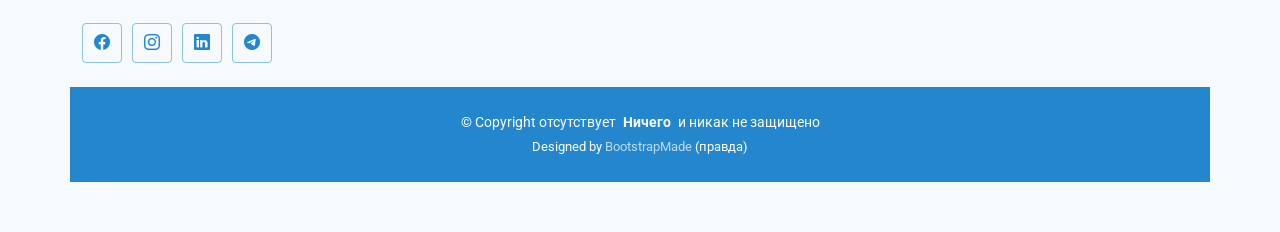
==== commit 6011b1ec: "Update index.html" ====
--- a/index.html
+++ b/index.html
@@ -53,6 +53,7 @@
           <li><a href="#about" class="active">В начало<br></a></li>
           <li><a href="#faq">Детали</a></li>
           <li><a href="#contact">Карта и форма для записи</a></li>
+          <li><a href="index-en.html" style="opacity:0.7;">EN</a></li>
         </ul>
         <i class="mobile-nav-toggle d-xl-none bi bi-list"></i>
       </nav>
@@ -69,7 +70,7 @@
       <!-- Section Title -->
       <div class="container section-title" data-aos="fade-up">
         <h2>Привет!<br></h2>
-        <p>15 сентября мне исполнится 30 лет. Понимая, что это начало рабочей недели, я буду рада увидеть тебя на пикнике в пятницу 20.09.2024 в парке на границе Тель-Авива и Холона!</p>
+        <p> 15 сентября мне исполнится 32. Я делаю небольшой пикник в пятницу <b><u>18.09.2026</u></b> в парке на границе Тель-Авива и Холона!</p>
       </div><!-- End Section Title -->
 
       <div class="container">
@@ -78,12 +79,12 @@
 
           <div class="col-lg-6 content" data-aos="fade-up" data-aos-delay="100">
             <p>
-              Я редко стала отмечать дни рождения с кем-то, как и видеться с людьми, но почему бы не внести в наши нерадостные времена немного праздника?
+              Кажется, это становится израильской личной традицией раз в 2 года звать классных людей на свой праздник.
             </p>
           </div>
 
           <div class="col-lg-6" data-aos="fade-up" data-aos-delay="200">
-            <p>Даже если мы не виделись давным-давно или встречались случайно на мероприятиях, если ты читаешь это, значит я буду рада обняться и разделить встречу нового десятка. </p>
+            <p>Даже если мы не виделись давным-давно или встречались лишь случайно, если ты читаешь это, значит я буду рада встретить свой новый год вместе. </p>
 
         </div>
 
@@ -101,9 +102,9 @@
 
           <div class="col-lg-12 col-md-12" data-aos="fade-up" data-aos-delay="300">
             <div class="service-item item-teal position-relative">
-                <img src="./assets/img/new.JPG" alt="">
+                <img src="./assets/img/IMG_0912_Original.jpeg" alt="">
                 <br>
-                <p>Это я тебе благодарна за то, что страница вообще открыта и читается.</p>
+                <p>Это я тебе шлю сердечко за то, что ты открыл/а приглашение.</p>
             </div>
         </div><!-- End Service Item -->
         
@@ -143,17 +144,17 @@
               <div class="faq-item">
                 <h3>Могу я приехать пораньше/попозже?</h3>
                 <div class="faq-content">
-                  <p>Я планирую быть в парке с 11:30 до ... В худшем случае я уйду домой, куда можешь заглянуть и ты (дом рядом, мазган, диван и закуски я организую)</p>
-                </div>
-                <i class="faq-toggle bi bi-chevron-right"></i>
-              </div><!-- End Faq item-->
-
-              <div class="faq-item">
-                <h3>"Я бы с радостью, но..."?</h3>
+                  <p>Я планирую быть в парке с 11:00 (начну всё подготавливать раньше) и до темноты.</p>
+                </div>
+                <i class="faq-toggle bi bi-chevron-right"></i>
+              </div><!-- End Faq item-->
+
+              <div class="faq-item">
+                <h3>"Я работаю до/Должна успеть домой до шаббата..."?</h3>
                 <div class="faq-content">
                   <p>Если ты работаешь до середины дня, если ты живёшь далеко, если ты боишься не уехать, то знай, что:
                     <br>— Я буду в парке долго (см. выше)
-                    <br>— Парк на выезде из города, рядом остановка Сабабуса и ракевет
+                    <br>— Парк на выезде из города, рядом остановка Сабабуса, ракевет и метро в 15 минутах.
                   </p>
                 </div>
                 <i class="faq-toggle bi bi-chevron-right"></i>
@@ -162,7 +163,7 @@
               <div class="faq-item">
                 <h3>Надо принести с собой еду, напитки?</h3>
                 <div class="faq-content">
-                  <p>Закуски будут, б/а напитки тоже, а вот алкоголь на тебе на твой вкус. Я не планирую шашлык, так как не умею его готовить и не хочу. Но если ты ужасно хочешь мяса, я готова купить мангал, угли и т.д., лишь бы не заниматься готовкой на огне.&#128035;</p>
+                  <p>Закуски будут, б/а напитки тоже, возможно, некоторое количество пива, но в целом алкоголь на тебе на твой вкус. Я не планирую шашлык, так как не умею его готовить и не хочу. Но если ты ужасно хочешь мяса, я готова купить мангал, угли и т.д., лишь бы не заниматься готовкой на огне.&#128035;</p>
                 </div>
                 <i class="faq-toggle bi bi-chevron-right"></i>
               </div><!-- End Faq item-->
@@ -170,7 +171,7 @@
               <div class="faq-item">
                 <h3>А что тебе дарить?</h3>
                 <div class="faq-content">
-                  <p>Своё присутствие и деньги &#128516; Я хочу купить макбук, обновить спортивное оборудование. Так что если очень хочется меня порадовать, то любая сумма поможет мне исполнить планы-желания.</p>
+                  <p>Своё присутствие :) Так как полетели вопросы, скажу, что хочу обновить технику и спортивный инвентарь, это требует денег, эх. Если вы уверены, что хотите подарить что-то приятное и знаете, что мне понравится, рискуйте! :) </p>
                 </div>
                 <i class="faq-toggle bi bi-chevron-right"></i>
               </div><!-- End Faq item-->
@@ -246,13 +247,14 @@
           <a href="index.html" class="logo d-flex align-items-center">
             <span class="sitename">Ты супер!</span>
           </a>
-          <p>Спасибо за помощь в планировании праздника!
+          <p>Спасибо за помощь в планировании праздника! <br> До встречи в <b>пятницу 18 сентября</b>.
             <br>Ты можешь задать мне любые вопросы и подтвердить присутствие, если пока сомневаешься в своих планах,
             <br>связавшись в любом из ресурсов ниже.</p>
           <div class="social-links d-flex mt-4">
             <a href="https://www.facebook.com/polagur"><i class="bi bi-facebook"></i></a>
             <a href="https://www.instagram.com/pola_gur/"><i class="bi bi-instagram"></i></a>
             <a href="https://www.linkedin.com/in/pola-gur-38541a232/"><i class="bi bi-linkedin"></i></a>
+            <a href="https://t.me/pola_gur"><i class="bi bi-telegram"></i></a>
           </div>
         </div>
       </div>
@@ -292,4 +294,4 @@
 
 </body>
 
-</html>+</html>
